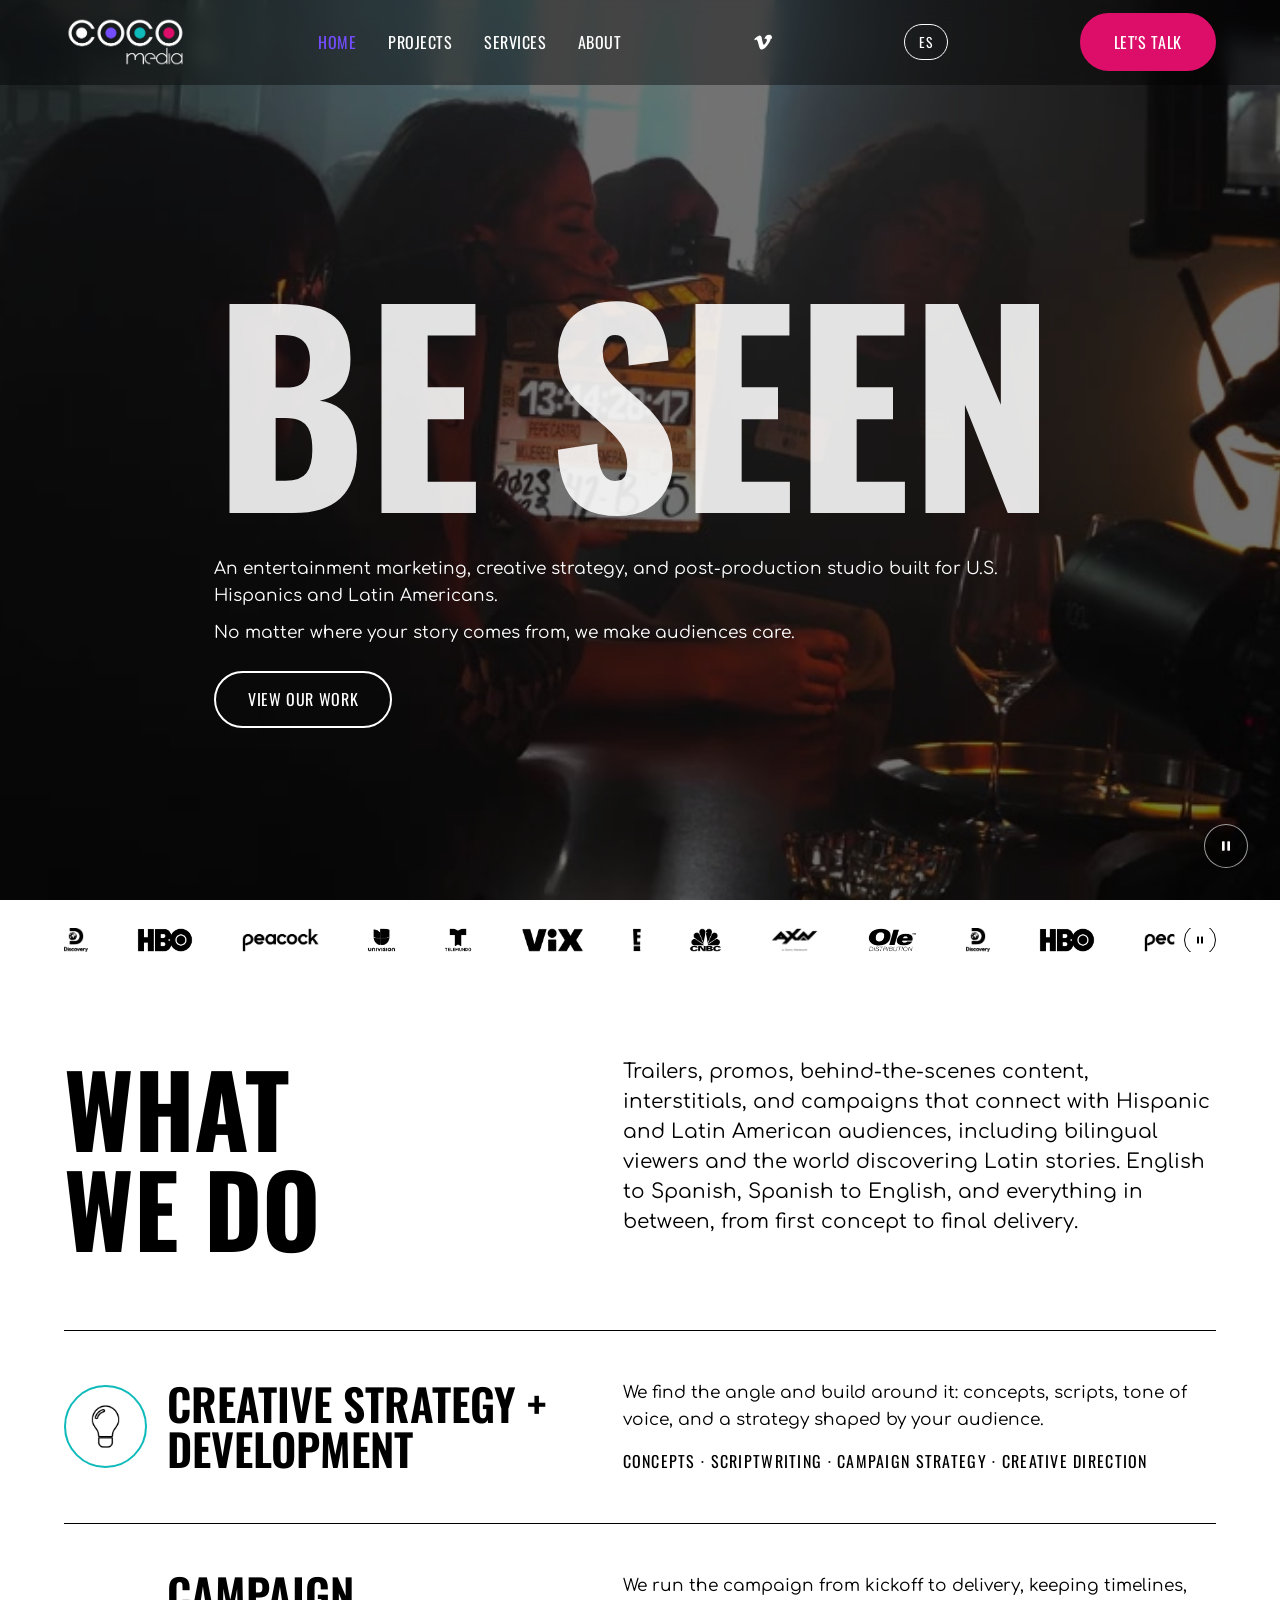
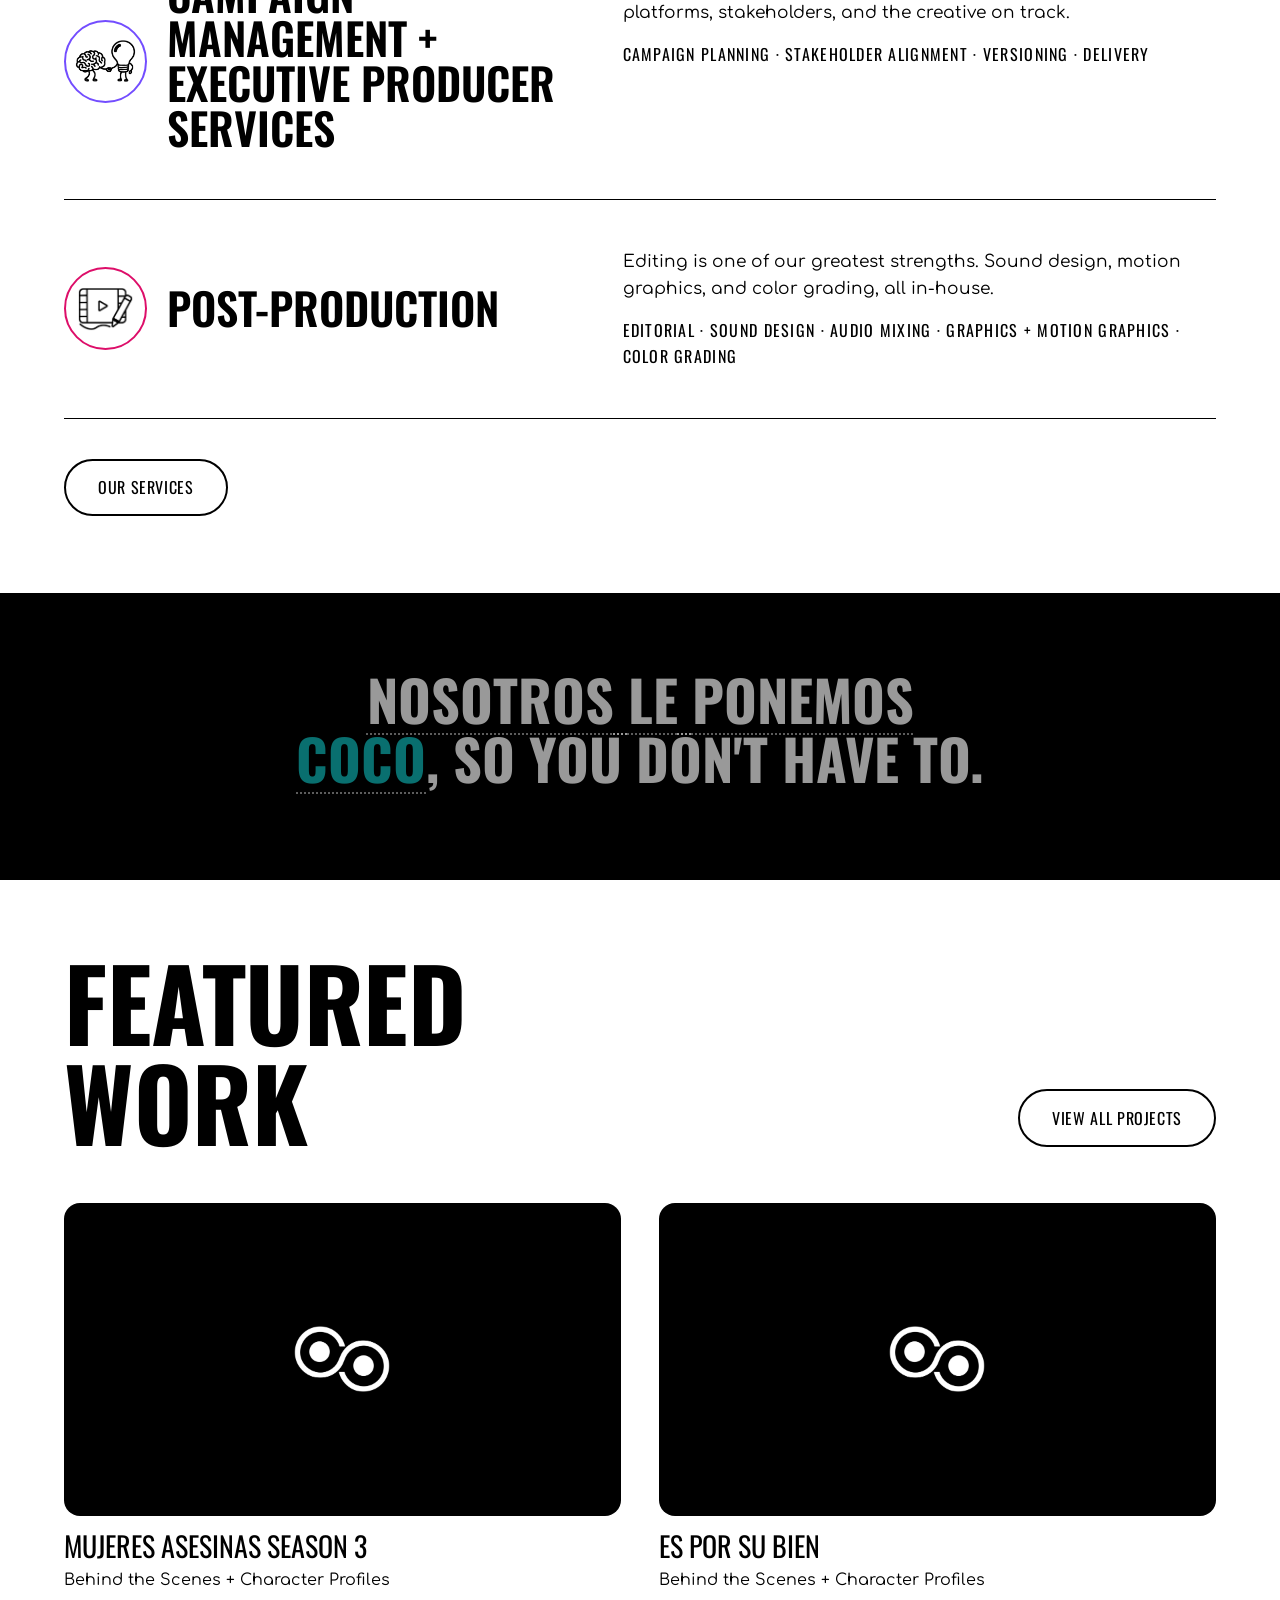
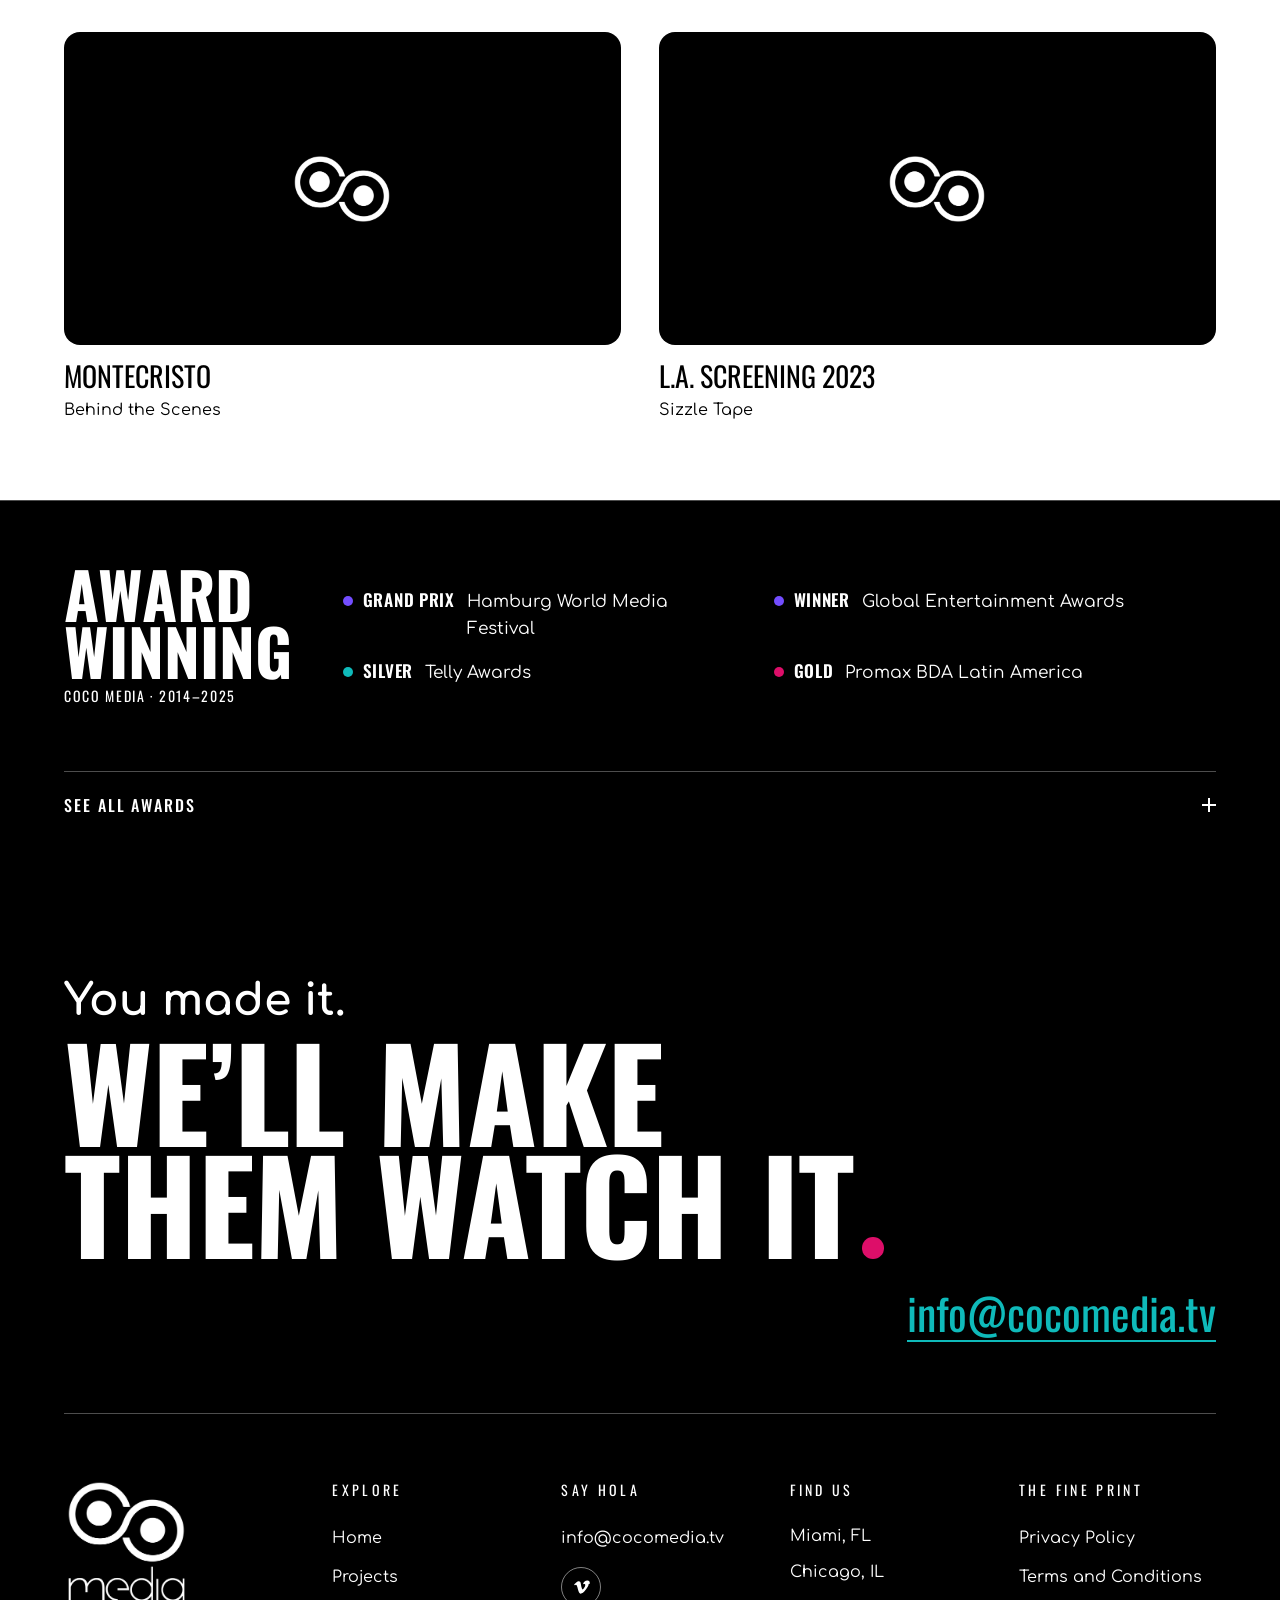
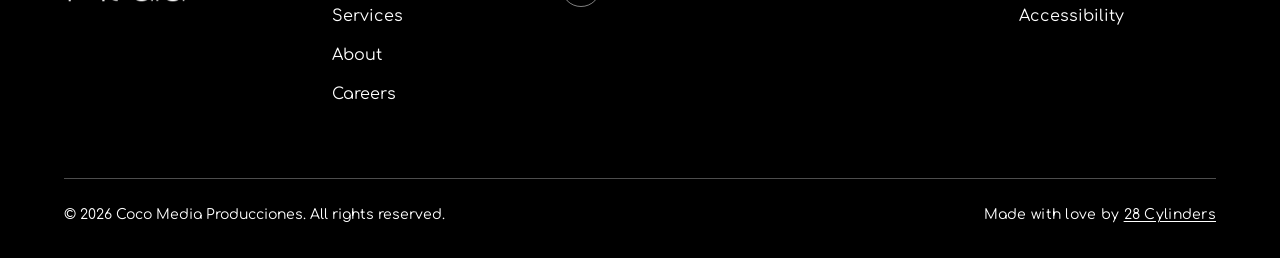
==== index.html @ 02648625 "Mary Cruz's Spanish adjustments + matching English updates; Coco 12+ years" ====
<!DOCTYPE html>
<html lang="en">
<head>
  <meta charset="UTF-8">
  <meta name="robots" content="noindex, nofollow">
  <meta name="color-scheme" content="light only">
  <meta name="viewport" content="width=device-width, initial-scale=1.0">
  <title>Coco Media | Entertainment Marketing for Hispanic Audiences</title>
  <meta name="description" content="Coco Media is an entertainment marketing, creative strategy, and post-production studio built for U.S. Hispanic and Latin American audiences. Based in Miami and Chicago.">
  <meta property="og:title" content="Coco Media | Be Seen. Truly Seen.">
  <meta property="og:description" content="Entertainment marketing, creative strategy, and post-production for U.S. Hispanic and Latin American audiences.">
  <meta property="og:type" content="website">
  <meta property="og:url" content="https://cocomedia.tv/">
  <link rel="icon" href="assets/favicon/favicon.ico">
  <link rel="icon" type="image/png" sizes="192x192" href="assets/favicon/favicon-192.png">
  <link rel="apple-touch-icon" href="assets/favicon/apple-touch-icon.png">
  <link rel="preload" href="assets/fonts/oswald.woff2" as="font" type="font/woff2" crossorigin>
  <link rel="canonical" href="https://cocomedia.tv/">
  <link rel="alternate" hreflang="en" href="https://cocomedia.tv/">
  <link rel="alternate" hreflang="es" href="https://cocomedia.tv/es/">
  <link rel="alternate" hreflang="x-default" href="https://cocomedia.tv/">
  <meta property="og:site_name" content="Coco Media">
  <meta property="og:image" content="https://cocomedia.tv/assets/brand/og-image.png">
  <meta property="og:image:width" content="1200">
  <meta property="og:image:height" content="630">
  <meta property="og:image:alt" content="Coco Media logo">
  <meta name="twitter:card" content="summary_large_image">
  <meta name="theme-color" content="#000000">
  <script type="application/ld+json">
  {
    "@context": "https://schema.org",
    "@type": "Organization",
    "name": "Coco Media",
    "legalName": "Coco Media Producciones",
    "url": "https://cocomedia.tv/",
    "logo": "https://cocomedia.tv/assets/brand/coco-media-logo-black-dots.png",
    "image": "https://cocomedia.tv/assets/brand/og-image.png",
    "email": "info@cocomedia.tv",
    "slogan": "Be Seen. Truly Seen.",
    "description": "Entertainment marketing, creative strategy, and post-production studio for U.S. Hispanic and Latin American audiences.",
    "founder": { "@type": "Person", "name": "Mary Cruz Camacho" },
    "location": [
      { "@type": "Place", "name": "Miami", "address": { "@type": "PostalAddress", "addressLocality": "Miami", "addressRegion": "FL", "addressCountry": "US" } },
      { "@type": "Place", "name": "Chicago", "address": { "@type": "PostalAddress", "addressLocality": "Chicago", "addressRegion": "IL", "addressCountry": "US" } }
    ],
    "knowsLanguage": ["en", "es"],
    "knowsAbout": ["Entertainment marketing", "Trailers", "Promos", "Behind-the-scenes content", "Post-production", "Hispanic audiences", "Latin American audiences"],
    "sameAs": ["https://vimeo.com/mcpani"]
  }
  </script>
  <link rel="stylesheet" href="css/style.css?v=11102007">
  <script>document.documentElement.classList.add('js');</script>
</head>
<body class="page-home">
  <!-- Loading screen (Oct 15): Coco rings draw + spin, then the page fades in. Hidden without JS. -->
  <div class="preloader" aria-hidden="true">
    <svg class="preloader-mark" viewBox="0 0 280 80">
      <circle class="pl-ring pl-ring--white" cx="50" cy="40" r="28"/>
      <circle class="pl-ring pl-ring--violet" cx="110" cy="40" r="28"/>
      <circle class="pl-ring pl-ring--teal" cx="170" cy="40" r="28"/>
      <circle class="pl-ring pl-ring--pink" cx="230" cy="40" r="28"/>
      <circle class="pl-dot pl-dot--white" cx="50" cy="40" r="9"/>
      <circle class="pl-dot pl-dot--violet" cx="110" cy="40" r="9"/>
      <circle class="pl-dot pl-dot--teal" cx="170" cy="40" r="9"/>
      <circle class="pl-dot pl-dot--pink" cx="230" cy="40" r="9"/>
    </svg>
  </div>
  <a class="skip-link" href="#main">Skip to content</a>

  <header class="site-header">
    <div class="container header-inner">
      <a href="index.html" class="logo">
        <img src="assets/brand/coco-media-logo-white-dots.png" alt="Coco Media" width="86" height="34" class="logo-img logo-img--light">
        <img src="assets/brand/coco-media-logo-black-dots.png" alt="Coco Media" width="86" height="34" class="logo-img logo-img--dark">
      </a>
      <nav class="main-nav" aria-label="Primary">
        <ul>
          <li><a href="index.html" aria-current="page">Home</a></li>
          <li><a href="projects.html">Projects</a></li>
          <li><a href="services.html">Services</a></li>
          <li><a href="about.html">About</a></li>
        </ul>
      </nav>
      <!-- Social links: LinkedIn + Instagram hidden until real profile URLs exist (Oct 8) -->
      <div class="social-icons">
        <a href="https://vimeo.com/mcpani" aria-label="Coco Media on Vimeo" target="_blank" rel="noopener"><svg viewBox="0 0 24 24" aria-hidden="true"><path d="M22.396 7.164c-.093 2.026-1.507 4.799-4.245 8.32-2.828 3.672-5.221 5.508-7.181 5.508-1.214 0-2.24-1.12-3.078-3.36-.562-2.055-1.125-4.111-1.687-6.166-.626-2.242-1.298-3.363-2.016-3.363-.156 0-.703.328-1.64.98l-.983-1.266c1.031-.906 2.047-1.812 3.047-2.719C6.023 4.019 7.213 3.394 7.947 3.325c1.749-.169 2.826.937 3.234 3.315.44 2.573.744 4.172.916 4.797.51 2.312 1.07 3.468 1.687 3.468.478 0 1.198-.755 2.159-2.264.96-1.51 1.474-2.658 1.543-3.444.14-1.303-.376-1.955-1.543-1.955-.55 0-1.116.126-1.699.377 1.128-3.696 3.283-5.492 6.465-5.388 2.362.076 3.475 1.6 3.339 4.576z"/></svg></a>
        <!-- TBD: real LinkedIn URL -->
        <!-- TBD: real Instagram URL -->
      </div>
      <!-- EN/ES toggle: unhide once /es/ pages exist; href points to this page's Spanish counterpart -->
      <a class="lang-switch" href="es/" hreflang="es" lang="es"><span class="sr-only">Ver en español: </span>ES</a>
      <a href="#cta" class="btn btn-cta">Let's Talk</a>
      <button class="nav-toggle" aria-label="Toggle menu" aria-expanded="false">
        <span></span><span></span><span></span>
      </button>
    </div>
  </header>

  <main id="main">

    <!-- 1. HERO — copy is LOCKED per brief, do not rewrite. Sept 25: real
         intro video is in. "Truly Seen." was split out as a smaller line
         under "Be Seen.", then pulled per Sofi Sept 25 ("remove truly seen
         for now") — same locked phrase, just not displaying the sub line
         right now. The .hero-title-sub span/CSS is untouched, so bringing
         it back is just re-adding the span below. -->
    <section class="hero">
      <div class="hero-video-wrap">
        <video class="hero-video" autoplay muted loop playsinline poster="assets/hero/hero-poster.jpg" aria-hidden="true">
          <source src="assets/hero/hero-intro.mp4" type="video/mp4">
        </video>
        <div class="hero-overlay"></div>
      </div>
      <!-- Oct 8: pause control for the looping background video (WCAG 2.2.2: moving content over 5s needs a way to stop it) -->
      <button class="hero-pause" type="button" aria-label="Pause background video" aria-pressed="false">
        <svg class="icon-pause" viewBox="0 0 24 24" aria-hidden="true"><rect x="6" y="5" width="4" height="14" rx="1"/><rect x="14" y="5" width="4" height="14" rx="1"/></svg>
        <svg class="icon-play" viewBox="0 0 24 24" aria-hidden="true"><path d="M8 5.5v13a1 1 0 0 0 1.5.86l10.5-6.5a1 1 0 0 0 0-1.72L9.5 4.64A1 1 0 0 0 8 5.5z"/></svg>
      </button>
      <div class="container hero-content">
        <h1><span class="hero-title-main">Be Seen</span><span class="sr-only">. Coco Media, an entertainment marketing, creative strategy, and post-production studio for Hispanic and Latin American audiences</span></h1>
        <p>An entertainment marketing, creative strategy, and post-production studio built for U.S. Hispanics and Latin Americans. <span class="hero-line2">No matter where your story comes from, we make audiences care.</span></p>
        <a href="projects.html" class="btn">View Our Work</a>
      </div>
    </section>


    <!-- 2. PROOF — new section, not built on old site. Logo assets confirmed ready from Mary Cruz. -->
    <section class="section section--light" id="proof" aria-label="Networks and studios we have worked with">
      <div class="container">
        <div class="logo-marquee">
          <button type="button" class="marquee-pause" aria-label="Pause logo carousel" aria-pressed="false">
            <svg class="icon-pause" viewBox="0 0 24 24" aria-hidden="true"><rect x="6" y="5" width="4" height="14" rx="1"/><rect x="14" y="5" width="4" height="14" rx="1"/></svg>
            <svg class="icon-play" viewBox="0 0 24 24" aria-hidden="true"><path d="M8 5.5v13a1 1 0 0 0 1.5.86l10.5-6.5a1 1 0 0 0 0-1.72L9.5 4.64A1 1 0 0 0 8 5.5z"/></svg>
          </button>
          <div class="logo-marquee-track">
            <!-- logo set x4: only the first set is read by screen readers; copies make each half wider than the screen so the loop never shows a gap -->
            <img src="assets/clients/discovery.png" alt="Discovery" title="Discovery">
            <img src="assets/clients/hbo.png" alt="HBO" title="HBO">
            <img src="assets/clients/peacock.png" alt="Peacock" title="Peacock">
            <img src="assets/clients/univision.png" alt="Univision" title="Univision">
            <img src="assets/clients/telemundo.png" alt="Telemundo" title="Telemundo">
            <img src="assets/clients/vix.png" alt="ViX" title="ViX">
            <img src="assets/clients/e-entertainment.png" alt="E!" title="E!">
            <img src="assets/clients/cnbc.png" alt="CNBC" title="CNBC">
            <img src="assets/clients/axn.png" alt="AXN" title="AXN">
            <img src="assets/clients/ole-distribution.png" alt="Ole Distribution" title="Ole Distribution">
            <img src="assets/clients/discovery.png" alt="" aria-hidden="true">
            <img src="assets/clients/hbo.png" alt="" aria-hidden="true">
            <img src="assets/clients/peacock.png" alt="" aria-hidden="true">
            <img src="assets/clients/univision.png" alt="" aria-hidden="true">
            <img src="assets/clients/telemundo.png" alt="" aria-hidden="true">
            <img src="assets/clients/vix.png" alt="" aria-hidden="true">
            <img src="assets/clients/e-entertainment.png" alt="" aria-hidden="true">
            <img src="assets/clients/cnbc.png" alt="" aria-hidden="true">
            <img src="assets/clients/axn.png" alt="" aria-hidden="true">
            <img src="assets/clients/ole-distribution.png" alt="" aria-hidden="true">
            <img src="assets/clients/discovery.png" alt="" aria-hidden="true">
            <img src="assets/clients/hbo.png" alt="" aria-hidden="true">
            <img src="assets/clients/peacock.png" alt="" aria-hidden="true">
            <img src="assets/clients/univision.png" alt="" aria-hidden="true">
            <img src="assets/clients/telemundo.png" alt="" aria-hidden="true">
            <img src="assets/clients/vix.png" alt="" aria-hidden="true">
            <img src="assets/clients/e-entertainment.png" alt="" aria-hidden="true">
            <img src="assets/clients/cnbc.png" alt="" aria-hidden="true">
            <img src="assets/clients/axn.png" alt="" aria-hidden="true">
            <img src="assets/clients/ole-distribution.png" alt="" aria-hidden="true">
            <img src="assets/clients/discovery.png" alt="" aria-hidden="true">
            <img src="assets/clients/hbo.png" alt="" aria-hidden="true">
            <img src="assets/clients/peacock.png" alt="" aria-hidden="true">
            <img src="assets/clients/univision.png" alt="" aria-hidden="true">
            <img src="assets/clients/telemundo.png" alt="" aria-hidden="true">
            <img src="assets/clients/vix.png" alt="" aria-hidden="true">
            <img src="assets/clients/e-entertainment.png" alt="" aria-hidden="true">
            <img src="assets/clients/cnbc.png" alt="" aria-hidden="true">
            <img src="assets/clients/axn.png" alt="" aria-hidden="true">
            <img src="assets/clients/ole-distribution.png" alt="" aria-hidden="true">
          </div>
        </div>
      </div>
    </section>

    <!-- 3. WHAT WE DO — copy approved Oct 6. Editorial layout (Oct 6):
         display title + intro mirror Why Coco; services are full-width
         rows split by hairlines, icon + name left, description + tags right.
         Light section so it contrasts with the dark Why Coco below. -->
    <section class="section section--light" id="what-we-do">
      <div class="container">
        <div class="split-head">
          <h2 class="display-title">What <br>We Do</h2>
          <p class="split-intro">Trailers, promos, behind-the-scenes content, interstitials, and campaigns that connect with Hispanic and Latin American audiences, including bilingual viewers and the world discovering Latin stories. English to Spanish, Spanish to English, and everything in between, from first concept to final delivery.</p>
        </div>
        <ul class="service-rows">
          <li class="service-row">
            <div class="service-name">
              <span class="ring-frame ring-frame--teal"><img src="assets/icons/icon-lightbulb-bold.png" alt=""></span>
              <h3>Creative Strategy + Development</h3>
            </div>
            <div class="service-body">
              <p>We find the angle and build around it: concepts, scripts, tone of voice, and a strategy shaped by your audience.</p>
              <p class="service-tags">Concepts · Scriptwriting · Campaign Strategy · Creative Direction</p>
            </div>
          </li>
          <li class="service-row">
            <div class="service-name">
              <span class="ring-frame ring-frame--violet"><img src="assets/icons/icon-collaboration-bold.png" alt=""></span>
              <h3>Campaign Management + Executive Producer Services</h3>
            </div>
            <div class="service-body">
              <p>We run the campaign from kickoff to delivery, keeping timelines, platforms, stakeholders, and the creative on track.</p>
              <p class="service-tags">Campaign Planning · Stakeholder Alignment · Versioning · Delivery</p>
            </div>
          </li>
          <li class="service-row">
            <div class="service-name">
              <span class="ring-frame ring-frame--pink"><img src="assets/icons/icon-video-editing-bold.png" alt=""></span>
              <h3>Post-Production</h3>
            </div>
            <div class="service-body">
              <p>Editing is one of our greatest strengths. Sound design, motion graphics, and color grading, all in-house.</p>
              <p class="service-tags">Editorial · Sound Design · Audio Mixing · Graphics + Motion Graphics · Color Grading</p>
              <!-- Reminder: always "Post-Production", never "Production + Post" (insurance/liability accuracy) -->
            </div>
          </li>
        </ul>
        <a href="services.html" class="btn btn-dark-outline">Our Services</a>
      </div>
    </section>

    <!-- 6. TAGLINE 2 — LOCKED, design confirmed unchanged -->
    <section class="section section--dark" id="tagline-2">
      <div class="container">
        <div class="define-wrap">
          <h2><span role="button" tabindex="0" class="define-trigger" aria-expanded="false" aria-controls="coco-def"><span lang="es">Nosotros le ponemos <span class="accent-teal">coco</span></span></span>,<br class="br-m"> <span lang="en">so you don't have&nbsp;to.</span></h2>
          <!-- Dictionary card (Oct 16): shows on hover/focus on desktop, tap on touch -->
          <div class="define-card" id="coco-def" role="note">
            <p class="define-word" lang="es">po·ner·le co·co</p>
            <p class="define-meta"><em>phrase</em> · Latin American slang</p>
            <ol class="define-list">
              <li>To think really hard about something; to put your head, creativity, and ingenuity into it. <span class="define-note">(<span lang="es">coco</span>, n.: your head)</span></li>
              <li>What we do for every story, so you don’t have to.</li>
            </ol>
          </div>
        </div>
      </div>
    </section>

    <!-- 7. FEATURED WORK (moved Oct 6: ends the page on the proof, right before the CTA) — STAND-IN for review: the earlier Vimeo-matched
         list. Final 4 still to be confirmed with Mary Cruz. Cards deep-link
         into projects.html?id=N; thumbnails load from Vimeo via main.js. -->
    <section class="section section--light" id="featured-work">
      <div class="container">
        <div class="section-head section-head--display">
          <h2 class="display-title">Featured <br>Work</h2>
          <a href="projects.html" class="btn">View All Projects</a>
        </div>
        <div class="feature-grid">
          <a class="feature-card" href="projects.html?id=1">
            <span class="feature-thumb" data-vimeo-thumb="1144681763"></span>
            <span class="feature-title">Mujeres Asesinas Season 3</span>
            <span class="feature-type">Behind the Scenes + Character Profiles</span>
          </a>
          <a class="feature-card" href="projects.html?id=7">
            <span class="feature-thumb" data-vimeo-thumb="1138162833"></span>
            <span class="feature-title">Es Por Su Bien</span>
            <span class="feature-type">Behind the Scenes + Character Profiles</span>
          </a>
          <a class="feature-card" href="projects.html?id=12">
            <span class="feature-thumb" data-vimeo-thumb="1144652042"></span>
            <span class="feature-title">Montecristo</span>
            <span class="feature-type">Behind the Scenes</span>
          </a>
          <a class="feature-card" href="projects.html?id=29">
            <span class="feature-thumb" data-vimeo-thumb="1079433522"></span>
            <span class="feature-title">L.A. Screening 2023</span>
            <span class="feature-type">Sizzle Tape</span>
          </a>
        </div>
      </div>
    </section>

    <!-- AWARDS (Nov 9): rebuilt from Mary Cruz's "RESUMEN PREMIOS actualizado 2026" sheet. Nov 10: Coco Media's own awards only
         (Mary Cruz asked to drop the founder-era ones). 8 awards, 2014-2025. Highlights up top; full list opens below. -->
    <section class="section section--dark" id="awards" aria-labelledby="awards-title">
      <div class="container">
        <div class="awards-strip">
          <p class="awards-stat" id="awards-title"><span class="awards-strip-num">Award <br>Winning</span> <span class="awards-strip-label">Coco Media · 2014–2025</span></p>
          <ul class="awards-strip-list">
            <li><i style="background:#734DFF"></i><strong>Grand Prix</strong> <span class="aw-name">Hamburg World Media Festival</span></li>
            <li><i style="background:#734DFF"></i><strong>Winner</strong> <span class="aw-name">Global Entertainment Awards</span></li>
            <li><i style="background:#0FBABA"></i><strong>Silver</strong> <span class="aw-name">Telly Awards</span></li>
            <li><i style="background:#DD0E69"></i><strong>Gold</strong> <span class="aw-name">Promax BDA Latin America</span></li>
          </ul>
        </div>
        <details class="awards-all">
          <summary><span class="aw-open-label">See all awards</span><span class="aw-close-label">Hide awards</span><span class="dl-plus" aria-hidden="true"></span></summary>
          <!-- Nov 9: trophy cutouts (same treatment as About) appear when the list opens -->
          <div class="award-snacks awards-all-snacks" aria-hidden="true">
            <img class="award-cutout award-cutout--hamburg" src="assets/about/award-hamburg.webp" width="400" height="396" alt="" loading="lazy">
            <img class="award-cutout award-cutout--telly" src="assets/about/award-telly.webp" width="388" height="1098" alt="" loading="lazy">
          </div>
          <table class="awards-table">
            <caption class="sr-only">Industry awards, newest first</caption>
            <thead><tr><th scope="col">Year</th><th scope="col">Award</th><th scope="col">Festival</th><th scope="col">Work</th></tr></thead>
            <tbody>
            <tr><td class="aw-year">2025</td><td class="aw-medal"><i class="aw-dot aw-dot--violet"></i>Winner</td><td class="aw-event">Global Entertainment Awards<span class="aw-cat">TV Best Short Form</span></td><td class="aw-work">Mujeres Asesinas Season 2, Behind the Scenes · VIX</td></tr>
            <tr><td class="aw-year">2024</td><td class="aw-medal"><i class="aw-dot aw-dot--violet"></i>Grand Prix</td><td class="aw-event">Hamburg World Media Festival<span class="aw-cat">Intermedia Globe, Best in Marketing and Promotions</span></td><td class="aw-work">Mujeres Asesinas Season 2 · VIX</td></tr>
            <tr><td class="aw-year">2024</td><td class="aw-medal"><i class="aw-dot aw-dot--pink"></i>Gold</td><td class="aw-event">Hamburg World Media Festival<span class="aw-cat">Best in Marketing and Promotions</span></td><td class="aw-work">Mujeres Asesinas Season 2 · VIX</td></tr>
            <tr><td class="aw-year">2024</td><td class="aw-medal"><i class="aw-dot aw-dot--teal"></i>Silver</td><td class="aw-event">Telly Awards<span class="aw-cat">Promotional Video, Public Interest and Awareness</span></td><td class="aw-work">Mujeres Asesinas Season 2, Behind the Scenes · VIX</td></tr>
            <tr><td class="aw-year">2021</td><td class="aw-medal"><i class="aw-dot aw-dot--teal"></i>Silver</td><td class="aw-event">Promax U.S. Hispanic Awards<span class="aw-cat">Best Drama Promo</span></td><td class="aw-work">La Suerte de Loli · Telemundo</td></tr>
            <tr><td class="aw-year">2014</td><td class="aw-medal"><i class="aw-dot aw-dot--pink"></i>Gold</td><td class="aw-event">Promax BDA Latin America<span class="aw-cat">Interstitial Campaign or Series</span></td><td class="aw-work">Piensa Seguro · Investigation Discovery</td></tr>
            <tr><td class="aw-year">2014</td><td class="aw-medal"><i class="aw-dot aw-dot--white"></i>Bronze</td><td class="aw-event">Promax BDA Latin America<span class="aw-cat">Interstitial Campaign or Series, PSA</span></td><td class="aw-work">Piensa Seguro · Investigation Discovery</td></tr>
            <tr><td class="aw-year">2014</td><td class="aw-medal"><i class="aw-dot aw-dot--white"></i>Bronze</td><td class="aw-event">Promax BDA Latin America<span class="aw-cat">On-Air Program Campaign</span></td><td class="aw-work">En Otra Piel · Telemundo</td></tr>
            </tbody>
          </table>
          <p class="aw-footnote">Before founding Coco Media, Mary Cruz Camacho won 20+ industry awards as a network executive, including several Promax BDA World Golds.</p>
          <button type="button" class="aw-collapse">Hide awards <span aria-hidden="true">↑</span></button>
        </details>
      </div>
    </section>

    <!-- 8. CTA -->
    <section class="section section--dark cta-ed" id="cta">
      <div class="container">
        <h2 class="cta-ed-title"><span class="cta-ed-lead">You made it.</span> <span class="cta-ed-big">We’ll make <br>them watch it<span class="cta-ed-q cta-ed-dot"><span class="sr-only">.</span></span></span></h2>
        <div class="cta-contact">
          <a class="cta-email js-email" data-user="info" data-domain="cocomedia.tv" href="#cta">Email us</a>
          <noscript><p class="cta-email-plain">info [at] cocomedia [dot] tv</p></noscript>
        </div>
      </div>
    </section>

  </main>

  <footer class="site-footer site-footer--home">
    <div class="container">
      <div class="footer-top">
        <p class="footer-tagline">Be Seen<span class="round-dot"><span class="sr-only">.</span></span><br><em>Truly Seen<span class="round-dot"><span class="sr-only">.</span></span></em></p>
      </div>
      <div class="footer-cols">
        <div class="footer-col footer-brand-col"><img class="footer-logo-img" src="assets/brand/coco-media-logo-white.png" alt="Coco Media" width="59" height="60"></div>
        <nav class="footer-col footer-nav" aria-label="Footer">
          <p class="footer-label">Explore</p>
          <ul>
            <li><a href="index.html">Home</a></li>
            <li><a href="projects.html">Projects</a></li>
            <li><a href="services.html">Services</a></li>
            <li><a href="about.html">About</a></li>
            <li><a href="careers.html">Careers</a></li>
          </ul>
        </nav>
        <div class="footer-col">
          <p class="footer-label">Say hola</p>
          <ul>
            <li><a class="js-email" data-user="info" data-domain="cocomedia.tv" href="#main">Email us</a></li>
            <li class="footer-social">
              <a href="https://vimeo.com/mcpani" aria-label="Coco Media on Vimeo" target="_blank" rel="noopener"><svg viewBox="0 0 24 24" aria-hidden="true"><path d="M22.396 7.164c-.093 2.026-1.507 4.799-4.245 8.32-2.828 3.672-5.221 5.508-7.181 5.508-1.214 0-2.24-1.12-3.078-3.36-.562-2.055-1.125-4.111-1.687-6.166-.626-2.242-1.298-3.363-2.016-3.363-.156 0-.703.328-1.64.98l-.983-1.266c1.031-.906 2.047-1.812 3.047-2.719C6.023 4.019 7.213 3.394 7.947 3.325c1.749-.169 2.826.937 3.234 3.315.44 2.573.744 4.172.916 4.797.51 2.312 1.07 3.468 1.687 3.468.478 0 1.198-.755 2.159-2.264.96-1.51 1.474-2.658 1.543-3.444.14-1.303-.376-1.955-1.543-1.955-.55 0-1.116.126-1.699.377 1.128-3.696 3.283-5.492 6.465-5.388 2.362.076 3.475 1.6 3.339 4.576z"/></svg></a>
              <!-- LinkedIn + Instagram: add here once URLs exist (same markup, aria-label "Coco Media on LinkedIn/Instagram") -->
            </li>
          </ul>
        </div>
        <div class="footer-col">
          <p class="footer-label">Find us</p>
          <ul>
            <li>Miami, FL</li>
            <li>Chicago, IL</li>
          </ul>
        </div>
        <nav class="footer-col footer-legal" aria-label="Legal">
          <p class="footer-label">The fine print</p>
          <ul>
            <li><a href="privacy.html">Privacy Policy</a></li>
            <li><a href="terms.html">Terms and Conditions</a></li>
            <li><a href="accessibility.html">Accessibility</a></li>
          </ul>
        </nav>
      </div>
      <div class="footer-bottom">
        <p class="footer-copyright">&copy; <span id="year"></span> Coco Media Producciones. All rights reserved.</p>
        <p class="footer-credit">Made with love by <a href="https://28cylinders.com" target="_blank" rel="noopener">28 Cylinders</a></p>
      </div>
    </div>
  </footer>

  <script src="js/main.js?v=11102007"></script>
</body>
</html>
---- css/style.css ----
@font-face { font-family: 'Oswald'; src: url('../assets/fonts/oswald.woff2') format('woff2'); font-weight: 200 700; font-style: normal; font-display: swap; }
@font-face { font-family: 'Comfortaa'; src: url('../assets/fonts/comfortaa.woff2') format('woff2'); font-weight: 300 700; font-style: normal; font-display: swap; }
:root {
--color-teal: #0FBABA;
--color-violet: #734DFF;
--color-pink: #DD0E69;
--color-black: #000000;
--color-white: #FFFFFF;
--font-heading: 'Oswald', sans-serif;
--font-body: 'Comfortaa', sans-serif;
--size-h1: clamp(2.5rem, 5vw, 4.375rem);
--size-body: 0.9375rem;
--section-padding-y: clamp(3rem, 6vw, 6rem);
--container-width: 1200px;
--container-pad-x: 1.5rem;
--nav-height: 84px;
}
*, *::before, *::after { box-sizing: border-box; }
html { scroll-behavior: smooth; }
body {
margin: 0;
font-family: var(--font-body);
font-size: var(--size-body);
line-height: 1.6;
background: var(--color-white);
color: var(--color-black);
}
img { max-width: 100%; display: block; }
a { color: inherit; text-decoration: none; }
ul { margin: 0; padding: 0; list-style: none; }
h1, h2, h3, h4 {
font-family: var(--font-heading);
text-transform: uppercase;
line-height: 1.1;
margin: 0 0 1rem;
}
h1 { font-size: var(--size-h1); }
h2 { font-size: clamp(1.75rem, 3.5vw, 2.75rem); }
h3 { font-size: 1.25rem; }
p { margin: 0 0 1rem; }
.container {
max-width: var(--container-width);
margin: 0 auto;
padding: 0 var(--container-pad-x);
}
.section {
padding: var(--section-padding-y) 0;
}
.section--dark {
background: var(--color-black);
color: var(--color-white);
}
.section--light {
background: var(--color-white);
color: var(--color-black);
}
.copy-tbd {
outline: 2px dashed var(--color-violet);
outline-offset: 6px;
padding: 0.25rem 0.5rem;
display: inline-block;
}
.btn {
display: inline-block;
font-family: var(--font-heading);
text-transform: uppercase;
letter-spacing: 0.04em;
padding: 0.85rem 2rem;
border-radius: 999px;
border: 2px solid currentColor;
transition: transform 0.25s ease, box-shadow 0.25s ease, background-color 0.25s ease, color 0.25s ease;
}
.btn:hover { opacity: 1; }
.btn-cta {
background: var(--color-pink);
border-color: var(--color-pink);
color: var(--color-white);
}
.btn-secondary {
background: var(--color-violet);
border-color: var(--color-violet);
color: var(--color-white);
}
.site-header {
position: sticky;
top: 0;
z-index: 100;
background: var(--color-white);
border-bottom: 1px solid rgba(0,0,0,0.08);
}
.header-inner {
height: var(--nav-height);
display: flex;
align-items: center;
justify-content: space-between;
gap: 1.5rem;
}
.logo {
position: relative;
font-family: var(--font-heading);
font-weight: 600;
font-size: 1.1rem;
letter-spacing: 0.05em;
display: flex;
align-items: center;
}
.logo-img { height: 34px; width: auto; max-width: 140px; display: block; }
.logo-img--dark { display: none; }
.social-icons {
display: flex;
align-items: center;
gap: 1.1rem;
}
.social-icons a {
display: inline-flex;
align-items: center;
justify-content: center;
width: 19px;
height: 19px;
transition: opacity 0.2s ease;
}
.social-icons a:hover { opacity: 0.65; }
.social-icons svg { width: 100%; height: 100%; fill: currentColor; display: block; }
.main-nav ul {
display: flex;
gap: 2rem;
font-family: var(--font-heading);
text-transform: uppercase;
font-size: 0.85rem;
letter-spacing: 0.03em;
}
.main-nav a[aria-current="page"] { color: var(--color-violet); }
.nav-toggle { display: none; }
@media (max-width: 860px) {
.header-inner { flex-wrap: wrap; }
.header-inner:has(.main-nav.is-open) { height: auto; min-height: var(--nav-height); padding-bottom: 1.5rem; }
.logo { order: 1; }
.nav-toggle { order: 2; }
.main-nav { display: none; }
.main-nav.is-open {
display: block;
order: 10;
flex-basis: 100%;
width: 100%;
background: var(--color-white);
color: var(--color-black);
margin-top: 1rem;
padding-top: 1.5rem;
border-top: 1px solid rgba(0,0,0,0.08);
}
.main-nav.is-open ul {
flex-direction: column;
gap: 1.15rem;
font-size: 1rem;
}
.main-nav.is-open a[aria-current="page"] { color: var(--color-violet); }
.header-inner .btn-cta { display: none; }
.header-inner .social-icons { display: none; }
.header-inner:has(.main-nav.is-open) .btn-cta,
.header-inner:has(.main-nav.is-open) .social-icons {
display: flex;
order: 11;
flex-basis: 100%;
width: 100%;
justify-content: center;
}
.header-inner:has(.main-nav.is-open) .btn-cta {
text-align: center;
margin-top: 1.25rem;
}
.header-inner:has(.main-nav.is-open) .social-icons {
order: 12;
color: var(--color-black);
gap: 1.75rem;
margin-top: 1.5rem;
padding-top: 1.25rem;
border-top: 1px solid rgba(0,0,0,0.08);
}
.nav-toggle {
display: flex;
flex-direction: column;
gap: 5px;
background: none;
border: 0;
padding: 0.5rem;
}
.nav-toggle span {
width: 24px;
height: 2px;
background: var(--color-black);
transition: transform 0.2s ease, opacity 0.2s ease;
}
.nav-toggle[aria-expanded="true"] span:nth-child(1) { transform: translateY(7px) rotate(45deg); }
.nav-toggle[aria-expanded="true"] span:nth-child(2) { opacity: 0; }
.nav-toggle[aria-expanded="true"] span:nth-child(3) { transform: translateY(-7px) rotate(-45deg); }
}
.site-footer {
background: var(--color-black);
color: var(--color-white);
padding: var(--section-padding-y) 0 2rem;
}
.footer-inner {
display: grid;
gap: 2rem;
grid-template-columns: repeat(auto-fit, minmax(180px, 1fr));
padding-bottom: 2rem;
border-bottom: 1px solid rgba(255,255,255,0.15);
}
.footer-logo {
display: inline-block;
margin-bottom: 0.85rem;
}
.footer-logo img { height: clamp(80px, 9vw, 110px); width: auto; display: block; }
.footer-tagline { font-family: var(--font-heading); text-transform: uppercase; letter-spacing: 0.06em; font-size: 1.15rem; margin-top: 0.5rem; }
.footer-tagline em { font-style: italic; }
.footer-nav a, .footer-legal a { display: block; padding: 0.25rem 0; }
.footer-copyright {
padding-top: 1.5rem;
font-size: 0.8rem;
margin: 0;
}
.footer-credit {
padding-top: 0.6rem;
font-size: 0.7rem;
letter-spacing: 0.02em;
margin: 0;
}
.footer-credit a { text-decoration: underline; text-underline-offset: 2px; transition: opacity 0.2s ease; }
.footer-credit a:hover { opacity: 0.65; }
.orb-field {
position: relative;
overflow: hidden;
}
.orb-field::before {
content: "";
position: absolute;
inset: 0;
z-index: 0;
pointer-events: none;
opacity: 0.16;
background-image: url("data:image/svg+xml,%3Csvg xmlns='http://www.w3.org/2000/svg' viewBox='0 0 1200 400'%3E%3Ccircle cx='144' cy='120' r='100' fill='%230FBABA'/%3E%3Ccircle cx='1020' cy='60' r='90' fill='%23734DFF'/%3E%3Ccircle cx='936' cy='352' r='85' fill='%23DD0E69'/%3E%3C/svg%3E");
background-repeat: no-repeat;
background-size: cover;
background-position: center;
}
.orb-field > .container { position: relative; z-index: 1; }
.dot-grid {
position: relative;
}
.dot-grid::after {
content: "";
position: absolute;
inset: 0;
z-index: 0;
pointer-events: none;
background-color: currentColor;
-webkit-mask-image: url("data:image/svg+xml,%3Csvg xmlns='http://www.w3.org/2000/svg' width='22' height='22'%3E%3Ccircle cx='11' cy='11' r='1.5' fill='%23000'/%3E%3C/svg%3E");
mask-image: url("data:image/svg+xml,%3Csvg xmlns='http://www.w3.org/2000/svg' width='22' height='22'%3E%3Ccircle cx='11' cy='11' r='1.5' fill='%23000'/%3E%3C/svg%3E");
-webkit-mask-repeat: repeat;
mask-repeat: repeat;
-webkit-mask-size: 22px 22px;
mask-size: 22px 22px;
opacity: 0.06;
}
.dot-grid > .container { position: relative; z-index: 1; }
.divider-orbs {
display: flex;
justify-content: center;
align-items: center;
padding: 1.25rem 0;
background: var(--color-white);
}
.divider-orbs svg { width: 64px; height: auto; display: block; }
.ring-frame {
display: inline-flex;
align-items: center;
justify-content: center;
width: 64px;
height: 64px;
border-radius: 50%;
border: 2px solid var(--color-teal);
margin-bottom: 1rem;
}
.ring-frame img { height: 30px; width: auto; }
.grid-3 .card:nth-child(2) .ring-frame,
.grid-4 .card:nth-child(2) .ring-frame { border-color: var(--color-violet); }
.grid-3 .card:nth-child(3) .ring-frame,
.grid-4 .card:nth-child(3) .ring-frame { border-color: var(--color-pink); }
.card--dark .ring-frame img { filter: invert(1); }
.hero {
position: relative;
min-height: 100vh;
display: flex;
align-items: center;
background: var(--color-black);
color: var(--color-white);
overflow: hidden;
}
.hero .container { max-width: 900px; }
.hero .eyebrow {
font-family: var(--font-heading);
color: var(--color-teal);
letter-spacing: 0.08em;
}
.hero-video-wrap {
position: absolute;
inset: 0;
z-index: 0;
}
.hero-video {
width: 100%;
height: 100%;
object-fit: cover;
display: block;
}
.hero-overlay {
position: absolute;
inset: 0;
background: rgba(0,0,0,0.55);
}
.hero-content {
position: relative;
z-index: 1;
padding-top: var(--nav-height);
}
.hero-content .btn {
margin-top: 0.5rem;
}
.hero-title-main {
display: block;
opacity: 0.88;
font-size: clamp(2.75rem, 12vw, 5rem);
}
@media (min-width: 900px) {
.hero-title-main {
font-size: 16.125rem;
}
}
.hero-title-sub {
display: block;
font-size: clamp(1.1rem, 2.2vw, 1.75rem);
font-weight: 400;
letter-spacing: 0.06em;
margin-top: 0.4rem;
}
.grid-3 {
display: grid;
gap: 2rem;
grid-template-columns: repeat(auto-fit, minmax(240px, 1fr));
}
.grid-4 {
display: grid;
gap: 2rem;
grid-template-columns: repeat(auto-fit, minmax(220px, 1fr));
}
.card {
padding: 2rem;
border-radius: 12px;
background: var(--color-white);
color: var(--color-black);
box-shadow: 0 1px 0 rgba(0,0,0,0.06);
}
.card--dark {
background: var(--color-black);
color: var(--color-white);
}
.card footer {
margin-top: 1rem;
font-family: var(--font-heading);
font-size: 0.75rem;
font-weight: 600;
letter-spacing: 0.04em;
text-transform: uppercase;
}
.logo-marquee {
overflow: hidden;
}
.logo-marquee-track {
display: flex;
align-items: center;
width: max-content;
animation: logo-marquee-scroll 60s linear infinite;
}
.logo-marquee-track img {
max-height: 24px;
width: auto;
flex-shrink: 0;
box-sizing: content-box;
padding-right: 3rem;
filter: brightness(0);
}
#proof { padding: 1.75rem 0; }
@keyframes logo-marquee-scroll {
from { transform: translateX(0); }
to { transform: translateX(-50%); }
}
@media (prefers-reduced-motion: reduce) {
.logo-marquee-track { animation: none; }
.logo-marquee { overflow-x: auto; }
}
body.page-home .site-header {
position: fixed;
top: 0;
left: 0;
right: 0;
background: rgba(0,0,0,0.4);
backdrop-filter: blur(10px);
-webkit-backdrop-filter: blur(10px);
border-bottom-color: transparent;
color: var(--color-white);
transition: background-color 0.25s ease, border-color 0.25s ease, color 0.25s ease;
}
body.page-home .site-header .logo-img--dark { display: none; }
body.page-home .site-header .logo-img--light { display: block; }
body.page-home .site-header .nav-toggle span { background: var(--color-white); }
body.page-home .site-header.is-scrolled {
background: var(--color-white);
backdrop-filter: none;
-webkit-backdrop-filter: none;
border-bottom-color: rgba(0,0,0,0.08);
color: var(--color-black);
}
body.page-home .site-header.is-scrolled .logo-img--light { display: none; }
body.page-home .site-header.is-scrolled .logo-img--dark { display: block; }
body.page-home .site-header.is-scrolled .nav-toggle span { background: var(--color-black); }
body.page-home .site-header:has(.main-nav.is-open) {
background: var(--color-white);
backdrop-filter: none;
-webkit-backdrop-filter: none;
border-bottom-color: rgba(0,0,0,0.08);
color: var(--color-black);
}
body.page-home .site-header:has(.main-nav.is-open) .logo-img--light { display: none; }
body.page-home .site-header:has(.main-nav.is-open) .logo-img--dark { display: block; }
body.page-home .site-header:has(.main-nav.is-open) .nav-toggle span { background: var(--color-black); }
.section-intro { max-width: 760px; font-size: 1.05rem; margin-bottom: 2.5rem; }
.card-tags {
font-family: var(--font-heading);
text-transform: uppercase;
letter-spacing: 0.06em;
font-size: 0.8rem;
margin: 1.25rem 0 0;
padding-top: 1rem;
border-top: 1px solid rgba(255,255,255,0.3);
}
.accent-teal { color: var(--color-teal); }
.section-head { display: flex; justify-content: space-between; align-items: center; gap: 1rem; flex-wrap: wrap; margin-bottom: 2rem; }
.section-head h2 { margin: 0; }
.feature-grid { display: grid; gap: 1.5rem; grid-template-columns: repeat(auto-fit, minmax(240px, 1fr)); }
.feature-card { display: flex; flex-direction: column; gap: 0.35rem; }
.feature-thumb {
display: block; aspect-ratio: 16 / 9; border-radius: 12px; overflow: hidden;
background: var(--color-black) center / cover no-repeat; margin-bottom: 0.6rem;
transition: transform 0.3s ease;
}
.feature-card:hover .feature-thumb { transform: scale(1.02); }
.feature-title { font-family: var(--font-heading); text-transform: uppercase; font-size: 1.2rem; line-height: 1.15; }
.feature-type { font-size: 0.85rem; }
.display-title {
font-size: clamp(2.6rem, 7.5vw, 5.25rem);
font-weight: 700;
line-height: 0.88;
letter-spacing: -0.005em;
margin: 0;
}
.split-head {
display: grid;
grid-template-columns: minmax(0, 1fr) minmax(0, 1.2fr);
gap: clamp(1.5rem, 5vw, 4rem);
align-items: end;
margin-bottom: clamp(2.5rem, 6vw, 5rem);
}
.split-head--top { align-items: start; margin-bottom: 0; }
.split-intro { font-size: clamp(1rem, 1.4vw, 1.15rem); line-height: 1.75; }
.split-intro p { line-height: 1.75; }
.split-intro .btn { margin-top: 0.75rem; }
.based-in { font-family: var(--font-heading); text-transform: uppercase; letter-spacing: 0.2em; font-size: 0.85rem !important; margin-top: 1.5rem; }
.based-in span { color: var(--color-teal); margin-left: 0.5rem; }
@media (max-width: 860px) {
.split-head { grid-template-columns: 1fr; align-items: start; }
}
.service-rows { border-top: 1px solid var(--color-black); margin-bottom: 2.5rem; }
.service-row {
display: grid;
grid-template-columns: minmax(0, 1fr) minmax(0, 1.2fr);
gap: clamp(1.5rem, 5vw, 4rem);
padding: clamp(1.75rem, 4vw, 3rem) 0;
border-bottom: 1px solid var(--color-black);
}
.service-name { display: flex; align-items: center; gap: 1.25rem; }
.service-name h3 {
font-size: clamp(1.5rem, 3vw, 2.5rem);
font-weight: 600;
line-height: 1.02;
margin: 0;
}
.service-name .ring-frame {
flex: none; margin: 0; width: clamp(56px, 6vw, 76px); height: clamp(56px, 6vw, 76px);
transition: background-color 0.3s ease;
}
.service-name .ring-frame img { height: 46%; transition: filter 0.3s ease; }
.ring-frame--teal { border-color: var(--color-teal); }
.ring-frame--violet { border-color: var(--color-violet); }
.ring-frame--pink { border-color: var(--color-pink); }
.service-body p { font-size: clamp(1rem, 1.3vw, 1.1rem); line-height: 1.7; margin-bottom: 1rem; }
.service-body .service-tags {
font-family: var(--font-heading); text-transform: uppercase; letter-spacing: 0.08em;
font-size: 0.85rem; line-height: 1.6; margin: 0;
}
@media (hover: hover) {
.service-row:hover .ring-frame--teal { background: var(--color-teal); }
.service-row:hover .ring-frame--violet { background: var(--color-violet); }
.service-row:hover .ring-frame--pink { background: var(--color-pink); }
.service-row:hover .ring-frame img { filter: invert(1); }
}
@media (max-width: 860px) {
.service-row { grid-template-columns: 1fr; gap: 1rem; }
.service-name { align-items: center; }
}
.routes { margin-top: clamp(3rem, 6vw, 5rem); }
.routes-cols { display: flex; justify-content: space-between; font-family: var(--font-heading); text-transform: uppercase; letter-spacing: 0.2em; font-size: 0.8rem; padding: 0 2%; }
.routes-map { width: 100%; height: auto; display: block; }
.routes-map text { font-family: var(--font-heading); text-transform: uppercase; fill: var(--color-white); font-size: 17px; letter-spacing: 0.03em; }
.routes-map .hub-label { letter-spacing: 0.3em; font-size: 16px; }
.routes-map .route { fill: none; stroke-width: 3; }
.routes-map .ring { fill: none; stroke: var(--color-white); stroke-opacity: 0.3; }
.routes-list { display: none; }
.routes-list li { padding: 1rem 0; border-bottom: 1px solid rgba(255,255,255,0.3); font-family: var(--font-heading); text-transform: uppercase; font-size: 1.05rem; line-height: 1.3; }
.routes-list span { display: flex; align-items: center; gap: 0.6rem; margin-top: 0.3rem; }
.routes-list i { width: 12px; height: 12px; border-radius: 50%; flex: none; }
@media (max-width: 760px) { .routes-map, .routes-cols { display: none; } .routes-list { display: block; } }
@media (prefers-reduced-motion: reduce) { .routes-map .mover { display: none; } }
#why-coco + #tagline-2 .container { border-top: 1px solid rgba(255,255,255,0.3); padding-top: var(--section-padding-y); }
#why-coco + #tagline-2 { padding-top: 0; }
#tagline-2 h2 { text-align: center; }
.awards-grid { display: grid; grid-template-columns: auto 1fr; gap: clamp(2rem, 6vw, 6rem); align-items: center; }
.awards-stat { display: flex; flex-direction: column; }
.awards-num { font-family: var(--font-heading); font-weight: 700; font-size: clamp(6rem, 16vw, 12rem); line-height: 0.85; }
.awards-label { font-family: var(--font-heading); text-transform: uppercase; letter-spacing: 0.08em; font-size: clamp(1.1rem, 2vw, 1.5rem); margin-top: 0.5rem; }
.awards-list li { display: grid; grid-template-columns: 18px 1fr; column-gap: 1rem; padding: 1.25rem 0; border-bottom: 1px solid rgba(0,0,0,0.15); }
.awards-list li:first-child { border-top: 1px solid rgba(0,0,0,0.15); }
.awards-list strong { display: block; font-family: var(--font-heading); text-transform: uppercase; font-size: 1.25rem; font-weight: 600; }
.award-dot { width: 14px; height: 14px; border-radius: 50%; grid-row: span 2; margin-top: 0.45rem; }
@media (max-width: 760px) { .awards-grid { grid-template-columns: 1fr; } }
.section-head--display { align-items: flex-end; margin-bottom: clamp(2rem, 5vw, 3.5rem); }
@media (max-width: 860px) { .section-head--display { flex-direction: column; align-items: flex-start; gap: 1.25rem; } }
#tagline-2 h2, #cta h2 { text-wrap: balance; }
@media (max-width: 760px) {
.feature-grid {
display: flex; gap: 1rem; overflow-x: auto; scroll-snap-type: x mandatory;
margin: 0 calc(-1 * var(--container-pad-x)); padding: 0 var(--container-pad-x) 0.5rem;
scrollbar-width: none; scroll-padding-inline: var(--container-pad-x);
}
.feature-grid::-webkit-scrollbar { display: none; }
.feature-card { flex: 0 0 80%; scroll-snap-align: start; }
}
.tx { position: relative; overflow: hidden; isolation: isolate; }
.tx > .container { position: relative; z-index: 1; }
.tx::before { content: ""; position: absolute; pointer-events: none; z-index: 0; }
.tx-arc::before {
width: clamp(420px, 55vw, 780px); aspect-ratio: 1;
right: -14%; top: -48%;
background: currentColor;
-webkit-mask: url("../assets/textures/rings-arc.svg") center / contain no-repeat;
mask: url("../assets/textures/rings-arc.svg") center / contain no-repeat;
opacity: 0.22;
}
.section--light.tx-arc::before { opacity: 0.12; }
.tx-dots::before {
width: clamp(280px, 34vw, 480px); aspect-ratio: 1;
right: -8%; top: -30%;
background: currentColor;
-webkit-mask: url("../assets/textures/dots-radial.svg") center / contain no-repeat;
mask: url("../assets/textures/dots-radial.svg") center / contain no-repeat;
opacity: 0.22;
}
.tx-rings::before {
width: clamp(260px, 30vw, 420px); aspect-ratio: 600 / 640;
left: -6%; top: 50%; transform: translateY(-50%);
background: url("../assets/textures/rings-overlap.svg") center / contain no-repeat;
opacity: 0.16;
}
.tx-hero-dots::after {
content: ""; position: absolute; pointer-events: none; z-index: 1;
width: clamp(260px, 36vw, 560px); aspect-ratio: 1;
right: -12%; bottom: -16%;
background: var(--color-white);
-webkit-mask: url("../assets/textures/dots-radial.svg") center / contain no-repeat;
mask: url("../assets/textures/dots-radial.svg") center / contain no-repeat;
opacity: 0.28;
}
.tx-hero-dots .hero-content { z-index: 2; }
@media (max-width: 760px) {
.tx-arc::before { right: -75%; top: -30%; opacity: 0.14; }
.tx-rings::before { left: -30%; opacity: 0.12; }
.tx-hero-dots::after { right: -35%; bottom: -8%; }
}
:root { --ease-out: cubic-bezier(0.16, 1, 0.3, 1); }
.reveal {
opacity: 0;
transform: translateY(32px);
transition: opacity 0.9s var(--ease-out), transform 0.9s var(--ease-out);
transition-delay: var(--d, 0ms);
}
.reveal.is-in { opacity: 1; transform: none; }
.reveal--fade { transform: none; }
.line-mask { display: block; overflow: hidden; padding: 0.1em 0; margin: -0.1em 0; }
.line-mask > span {
display: block;
transform: translateY(110%);
transition: transform 1.1s var(--ease-out);
transition-delay: var(--d, 0ms);
}
.is-in > .line-mask > span,
.is-in .line-mask > span { transform: none; }
.hero-content, .hero-video { will-change: transform; }
.hero-pause {
position: absolute; z-index: 3; right: clamp(1rem, 3vw, 2rem); bottom: clamp(1rem, 3vw, 2rem);
width: 44px; height: 44px; border-radius: 50%;
border: 1px solid rgba(255,255,255,0.6); background: rgba(0,0,0,0.35);
color: var(--color-white); display: grid; place-items: center; cursor: pointer;
transition: background-color 0.2s ease, border-color 0.2s ease;
}
.hero-pause:hover { background: rgba(0,0,0,0.6); border-color: var(--color-white); }
.hero-pause svg { width: 16px; height: 16px; fill: currentColor; }
.hero-pause .icon-play { display: none; }
.hero-pause[aria-pressed="true"] .icon-pause { display: none; }
.hero-pause[aria-pressed="true"] .icon-play { display: block; }
.routes.anim .route {
stroke-dasharray: 1; stroke-dashoffset: 1;
transition: stroke-dashoffset 1.6s cubic-bezier(0.65, 0, 0.35, 1);
transition-delay: var(--d, 0ms);
}
.routes.anim.is-in .route { stroke-dashoffset: 0; }
.routes.anim .routes-map text,
.routes.anim .routes-map circle:not(.ring) { opacity: 0; transition: opacity 0.6s ease 0.9s; }
.routes.anim .routes-map .mover { transition-delay: 2s; }
.routes.anim.is-in .routes-map text,
.routes.anim.is-in .routes-map circle:not(.ring) { opacity: 1; }
.routes.anim .routes-map .ring { transform-origin: 500px 240px; transform: scale(0.6); opacity: 0; transition: transform 1.4s var(--ease-out), opacity 1s ease; }
.routes.anim.is-in .routes-map .ring { transform: none; opacity: 1; }
.scrub-word { opacity: var(--o, 0.6); transition: opacity 0.12s linear; }
@media (hover: none) {
.service-row.is-active .ring-frame--teal { background: var(--color-teal); }
.service-row.is-active .ring-frame--violet { background: var(--color-violet); }
.service-row.is-active .ring-frame--pink { background: var(--color-pink); }
.service-row.is-active .ring-frame img { filter: invert(1); }
}
.skip-link {
position: absolute; left: 1rem; top: -100px; z-index: 1000;
background: var(--color-black); color: var(--color-white);
padding: 0.75rem 1.25rem; border-radius: 999px; font-family: var(--font-heading);
text-transform: uppercase; letter-spacing: 0.08em; font-size: 0.85rem;
}
.skip-link:focus { top: 1rem; }
@media (prefers-reduced-motion: reduce) {
html { scroll-behavior: auto; }
.reveal, .line-mask > span { opacity: 1 !important; transform: none !important; transition: none !important; }
.scrub-word { opacity: 1 !important; }
}
.sr-only {
position: absolute !important; width: 1px; height: 1px; padding: 0; margin: -1px;
overflow: hidden; clip: rect(0 0 0 0); clip-path: inset(50%); white-space: nowrap; border: 0;
}
:focus-visible { outline: 3px solid var(--color-violet); outline-offset: 3px; border-radius: 4px; }
.section--dark :focus-visible, .site-footer :focus-visible, .hero :focus-visible,
body.page-home .site-header:not(.is-scrolled) :focus-visible { outline-color: var(--color-white); }
.cta-contact { display: flex; flex-wrap: wrap; align-items: center; gap: 0.75rem 1.25rem; margin-top: 1.5rem; }
.cta-email {
font-family: var(--font-heading); font-size: clamp(1.75rem, 5vw, 3.25rem); line-height: 1.1;
color: var(--color-teal); text-decoration: underline; text-decoration-thickness: 2px; text-underline-offset: 0.18em;
overflow-wrap: anywhere;
}
.section--light .cta-email { color: var(--color-black); text-decoration-color: var(--color-violet); }
.cta-email:hover { text-decoration-color: currentColor; }
.copy-email {
font-family: var(--font-heading); text-transform: uppercase; letter-spacing: 0.08em; font-size: 0.85rem;
background: transparent; color: inherit; border: 1px solid currentColor; border-radius: 999px;
padding: 0.6rem 1.1rem; min-height: 44px; cursor: pointer;
}
.copy-email:hover { background: var(--color-white); color: var(--color-black); }
.section--light .copy-email:hover { background: var(--color-black); color: var(--color-white); }
.cta-email-plain { font-family: var(--font-heading); font-size: 1.5rem; }
#proof .container { position: relative; }
.logo-marquee { position: relative; }
.marquee-pause {
position: absolute; right: 0; top: 50%; transform: translateY(-50%); z-index: 2;
width: 32px; height: 32px; border-radius: 50%; display: grid; place-items: center;
background: var(--color-white); color: var(--color-black); border: 1px solid var(--color-black); cursor: pointer;
}
.marquee-pause svg { width: 12px; height: 12px; fill: currentColor; }
.marquee-pause .icon-play { display: none; }
.marquee-pause[aria-pressed="true"] .icon-pause { display: none; }
.marquee-pause[aria-pressed="true"] .icon-play { display: block; }
.logo-marquee.is-paused .logo-marquee-track { animation-play-state: paused; }
@media (prefers-reduced-motion: reduce) { .marquee-pause { display: none; } }
.routes.movers-done .routes-map .mover { opacity: 0 !important; transition: opacity 0.6s ease; }
@media (hover: hover) { .routes.movers-done:hover .routes-map .mover { opacity: 1 !important; } }
.feature-thumb { background: var(--color-black) url("../assets/brand/coco-media-mark-white.png") center / 18% auto no-repeat; }
.feature-thumb.has-img { background-size: cover; }
.awards-strip { display: grid; grid-template-columns: auto 1fr auto; align-items: center; gap: clamp(1.5rem, 4vw, 3.5rem); }
.awards-stat { display: flex; flex-direction: column; margin: 0; }
.awards-strip-num { font-family: var(--font-heading); font-weight: 700; font-size: clamp(3.5rem, 8vw, 5.5rem); line-height: 0.9; }
.awards-strip-label { font-family: var(--font-heading); text-transform: uppercase; letter-spacing: 0.12em; font-size: 0.85rem; margin-top: 0.4rem; }
.awards-strip-list { display: grid; grid-template-columns: repeat(2, minmax(0, 1fr)); gap: 0.9rem 2.5rem; }
.awards-strip-list li { display: flex; align-items: baseline; gap: 0.6rem; font-size: 0.95rem; line-height: 1.4; }
.awards-strip-list i { flex: none; width: 10px; height: 10px; border-radius: 50%; transform: translateY(-1px); }
.awards-strip-list strong { font-family: var(--font-heading); text-transform: uppercase; font-weight: 600; letter-spacing: 0.04em; margin-right: 0.15rem; }
.awards-more { font-family: var(--font-heading); text-transform: uppercase; letter-spacing: 0.1em; font-size: 0.85rem; white-space: nowrap; text-decoration: underline; text-underline-offset: 0.3em; }
#awards { padding: clamp(2.5rem, 5vw, 4rem) 0; border-top: 1px solid rgba(255,255,255,0.3); }
@media (max-width: 900px) {
.awards-strip { grid-template-columns: 1fr; }
.awards-strip-list { grid-template-columns: 1fr; }
}
.hubs-grid { display: grid; grid-template-columns: minmax(0, 1fr) minmax(0, 1.2fr); gap: clamp(2rem, 5vw, 4rem); align-items: center; }
.hubs-map { position: relative; margin: 0; }
.hubs-map img { width: 100%; height: auto; }
.map-pin {
position: absolute; left: var(--x); top: var(--y); width: 18px; height: 18px; margin: -9px 0 0 -9px;
border-radius: 50%; background: var(--color-white); box-shadow: 0 0 0 4px var(--color-black);
}
.map-pin::after {
content: ""; position: absolute; inset: -4px; border-radius: 50%; border: 2px solid var(--color-white);
animation: pin-pulse 2.4s ease-out 2;
}
.map-pin-label {
position: absolute; left: 50%; bottom: calc(100% + 10px); transform: translateX(-50%);
white-space: nowrap; font-family: var(--font-heading); text-transform: uppercase; letter-spacing: 0.08em;
font-size: clamp(0.75rem, 1.4vw, 1rem); background: var(--color-black); color: var(--color-white); padding: 0.2rem 0.6rem; border-radius: 999px;
}
.map-pin--pink .map-pin-label { bottom: auto; top: 50%; left: auto; right: calc(100% + 12px); transform: translateY(-50%); }
@keyframes pin-pulse { from { transform: scale(1); opacity: 0.9; } to { transform: scale(2.6); opacity: 0; } }
@media (max-width: 860px) { .hubs-grid { grid-template-columns: 1fr; } }
@media (prefers-reduced-motion: reduce) { .map-pin::after { animation: none; display: none; } }
.lang-switch {
font-family: var(--font-heading); text-transform: uppercase; letter-spacing: 0.08em; font-size: 0.85rem;
border: 1px solid currentColor; border-radius: 999px; padding: 0.35rem 0.75rem; min-width: 44px; text-align: center;
}
.lang-switch[hidden] { display: none; }
.notfound { min-height: 60vh; display: flex; align-items: center; }
.notfound .display-title { margin-bottom: 1.5rem; }
.notfound-actions { display: flex; flex-wrap: wrap; gap: 1rem; margin-top: 2rem; }
.awards-strip-list strong { white-space: nowrap; }
.marquee-pause { box-shadow: 0 0 0 10px var(--color-white); }
.hubs-copy { position: relative; }
.hubs-snacks { position: relative; height: clamp(110px, 11vw, 150px); margin-top: 1.25rem; max-width: 330px; }
.hubs-snacks .hubs-cutout { position: absolute; height: auto; filter: drop-shadow(6px 8px 0 rgba(0,0,0,0.45)); }
.hubs-snacks .hubs-cutout--colada { width: 38%; left: 0; top: 4%; transform: rotate(-6deg); z-index: 2; }
.hubs-snacks .hubs-cutout--hotdog { width: 52%; left: 32%; top: 14%; transform: rotate(7deg); }
@media (max-width: 860px) {
.hubs-snacks { height: 70px; max-width: 165px; margin-top: 0.75rem; }
.hubs-snacks .hubs-cutout { filter: drop-shadow(3px 4px 0 rgba(0,0,0,0.45)); }
}
.hubs-snacks .hubs-cutout, #hubs .hubs-map { transition: transform 0.45s var(--ease-out, cubic-bezier(.2,.8,.2,1)), filter 0.45s ease, opacity 0.8s ease; }
@media (hover: hover) and (prefers-reduced-motion: no-preference) {
.hubs-snacks .hubs-cutout--colada:hover { transform: rotate(-2deg) translateY(-8px) scale(1.04); filter: drop-shadow(10px 14px 0 rgba(0,0,0,0.45)); }
.hubs-snacks .hubs-cutout--hotdog:hover { transform: rotate(3deg) translateY(-8px) scale(1.04); filter: drop-shadow(10px 14px 0 rgba(0,0,0,0.45)); z-index: 3; }
#hubs .hubs-map:hover { transform: translateY(-6px) rotate(-1deg) scale(1.015); }
}
.founder-grid { display: grid; grid-template-columns: minmax(0, 0.9fr) minmax(0, 1.1fr); gap: clamp(2.5rem, 6vw, 6rem); align-items: center; }
.founder-photo { position: relative; margin: 0; max-width: 440px; justify-self: center; width: 100%; }
.founder-frame { position: relative; width: 70%; margin: 0 auto; aspect-ratio: 546 / 912; }
.founder-orb { position: absolute; left: -10%; width: 120%; aspect-ratio: 1; top: 26.1%; border-radius: 50%; background: var(--color-pink); }
.founder-orb::after { content: ""; position: absolute; inset: -9%; border-radius: 50%; border: 1px solid var(--color-white); opacity: 0.35; }
.founder-frame img { position: relative; display: block; width: 100%; height: auto;
-webkit-mask: linear-gradient(#000, #000) top / 100% 62% no-repeat, radial-gradient(circle at 50% 62%, #000 43.4%, transparent 43.6%);
mask: linear-gradient(#000, #000) top / 100% 62% no-repeat, radial-gradient(circle at 50% 62%, #000 43.4%, transparent 43.6%); }
.founder-bar { display: grid; grid-template-columns: repeat(3, auto); justify-content: space-between; margin-top: 2.5rem; padding-top: 0.9rem; border-top: 1px solid rgba(255,255,255,0.5); font-family: var(--font-heading); text-transform: uppercase; letter-spacing: 0.12em; font-size: 0.72rem; line-height: 1.3; color: var(--color-white); }
.founder-bar span { padding: 0 0.9rem; border-left: 1px solid rgba(255,255,255,0.5); text-align: center; }
.founder-bar span:first-child { padding-left: 0; border-left: 0; text-align: left; }
.founder-bar span:last-child { padding-right: 0; text-align: right; }
.founder-eyebrow { font-family: var(--font-heading); text-transform: uppercase; letter-spacing: 0.3em; font-size: 0.8rem; margin: 0 0 1rem; }
.founder-name { font-family: var(--font-heading); text-transform: uppercase; font-size: clamp(2.5rem, 5.5vw, 4.5rem); line-height: 0.92; margin: 0 0 1.25rem; }
.founder-name em { font-style: normal; color: var(--color-pink); }
.founder-role { font-family: var(--font-heading); text-transform: uppercase; letter-spacing: 0.12em; font-size: 0.9rem; padding-bottom: 1.25rem; margin-bottom: 1.5rem; border-bottom: 1px solid rgba(255,255,255,0.3); }
.founder-copy p:not(.founder-eyebrow):not(.founder-role) { max-width: 560px; }
.founder-kicker { font-family: var(--font-heading); text-transform: uppercase; font-size: clamp(1.15rem, 1.9vw, 1.5rem); line-height: 1.2; margin-top: 2rem; }
@media (max-width: 860px) {
.founder-grid { grid-template-columns: 1fr; }
.founder-photo { max-width: 300px; }
.founder-bar { font-size: 0.62rem; letter-spacing: 0.08em; }
.founder-bar span { padding: 0 0.5rem; }
.founder-bar span:last-child { white-space: nowrap; }
}
@keyframes founder-flip {
from { transform: rotate(0deg); }
to   { transform: rotate(360deg); }
}
.ed-eyebrow { display: flex; align-items: center; gap: 1rem; font-family: var(--font-heading); font-weight: 500; text-transform: uppercase; letter-spacing: 0.3em; font-size: 0.8rem; margin: 0 0 clamp(2rem, 5vw, 3.5rem); }
.ed-eyebrow::after { content: ""; flex: 1; height: 1px; background: currentColor; opacity: 0.3; }
.quote { margin: 0; position: relative; }
.quote blockquote { margin: 0; }
.quote p { font-family: var(--font-body); font-weight: 400; line-height: 1.35; margin: 0; text-wrap: pretty; }
.quote .ed-accent { font-style: normal; }
.quote::before { content: "\201C"; position: absolute; font-family: var(--font-heading); line-height: 1; pointer-events: none; }
.quote figcaption { display: flex; align-items: center; gap: 0.75rem; margin-top: 1.5rem; font-family: var(--font-heading); text-transform: uppercase; letter-spacing: 0.14em; font-size: 0.75rem; }
.quote figcaption::before { content: ""; width: 2.25rem; height: 1px; background: currentColor; flex: none; }
.quote--lead { padding-left: clamp(0rem, 9vw, 8rem); padding-bottom: clamp(3rem, 7vw, 5.5rem); border-bottom: 1px solid rgba(0,0,0,0.2); }
.quote--lead p { font-family: var(--font-heading); font-weight: 500; text-transform: uppercase; line-height: 1; font-size: clamp(1.9rem, 4vw, 3.6rem); max-width: 24ch; text-wrap: balance; }
.quote--lead .ed-accent { white-space: nowrap; color: var(--color-pink); }
.quote--lead::before { left: -0.04em; top: -0.12em; font-size: clamp(5rem, 10vw, 9rem); color: var(--color-pink); }
.quote-pair { display: grid; grid-template-columns: 1fr 1fr; padding-top: clamp(3rem, 7vw, 5.5rem); }
.quote-pair .quote { padding: 0 clamp(1.5rem, 4vw, 3.5rem) 0 clamp(3rem, 5vw, 4.5rem); }
.quote-pair .quote + .quote { border-left: 1px solid rgba(0,0,0,0.2); }
.quote-pair p { font-size: clamp(1.15rem, 1.7vw, 1.45rem); line-height: 1.45; }
.quote-pair .quote::before { left: 0; top: -0.15em; font-size: clamp(4.5rem, 7vw, 6.5rem); }
.quote-pair .quote + .quote::before { left: clamp(1.25rem, 2vw, 1.75rem); }
.quote--violet::before { color: var(--color-violet); }
.quote--teal::before { color: var(--color-teal); }
@media (max-width: 760px) {
.quote--lead { padding-left: 0; padding-top: 2.6rem; }
.quote--lead::before { top: -0.12em; font-size: 5.5rem; }
.quote-pair { grid-template-columns: 1fr; gap: 3rem; }
.quote-pair .quote, .quote-pair .quote + .quote { padding: 2.1rem 0 0; border-left: 0; }
.quote-pair .quote::before, .quote-pair .quote + .quote::before { left: 0; top: -0.12em; font-size: 4rem; }
}
.cta-ed .cta-ed-title { margin: 0; line-height: 0.9; }
.cta-ed .cta-ed-lead { display: block; font-family: var(--font-body); font-weight: 700; text-transform: none; letter-spacing: 0; font-size: clamp(1.4rem, 2.6vw, 2.1rem); margin-bottom: 0.6rem; }
.cta-ed .cta-ed-big { display: block; font-family: var(--font-heading); text-transform: uppercase; font-size: clamp(3rem, 8vw, 7rem); line-height: 0.88; letter-spacing: -0.005em; }
.cta-ed .cta-ed-q { color: var(--color-pink); }
.cta-ed .cta-ed-body { text-wrap: pretty; font-family: var(--font-body); font-size: clamp(1.05rem, 1.5vw, 1.3rem); line-height: 1.5; max-width: 38ch; margin: clamp(1.75rem, 3vw, 2.5rem) 0 0 auto; text-align: left; }
.cta-ed .cta-contact { justify-content: flex-end; margin-top: 2rem; }
.cta-ed .cta-email { font-size: clamp(1.5rem, 3vw, 2.5rem); }
@media (max-width: 760px) {
.cta-ed .cta-ed-body { margin-left: 0; }
.cta-ed .cta-ed-big { font-size: 14vw; }
.cta-ed .cta-contact { justify-content: flex-start; }
}
.diff-grid { display: grid; grid-template-columns: 1fr 1fr; margin-top: clamp(2.5rem, 5vw, 4rem); border-top: 1px solid rgba(0,0,0,0.2); }
.diff-item { padding: clamp(2rem, 4vw, 3rem) clamp(1.5rem, 4vw, 3.5rem) clamp(2rem, 4vw, 3rem) 0; border-bottom: 1px solid rgba(0,0,0,0.2); }
.diff-item:nth-child(even) { padding-left: clamp(1.5rem, 4vw, 3.5rem); padding-right: 0; border-left: 1px solid rgba(0,0,0,0.2); }
.diff-item h3 { display: flex; align-items: center; gap: 0.75rem; font-family: var(--font-heading); font-weight: 500; text-transform: uppercase; font-size: clamp(1.3rem, 1.9vw, 1.75rem); line-height: 1.05; margin: 0 0 0.85rem; }
.diff-item h3::before { content: ""; width: 0.55em; height: 0.55em; border-radius: 50%; flex: none; background: var(--dot, var(--color-black)); }
.diff-item p { margin: 0; max-width: 46ch; }
.diff-item--teal { --dot: var(--color-teal); }
.diff-item--violet { --dot: var(--color-violet); }
.diff-item--pink { --dot: var(--color-pink); }
.diff-item--black { --dot: var(--color-black); }
@media (max-width: 760px) {
.diff-grid { grid-template-columns: 1fr; }
.diff-item, .diff-item:nth-child(even) { padding: 1.75rem 0; border-left: 0; }
}
.hubs-copy .display-title { margin: 0 0 clamp(1.5rem, 3vw, 2.25rem); }
.section--dark.cta-ed .cta-ed-title { color: var(--color-white); }
.cta-ed .cta-ed-big { text-wrap: balance; }
@media (hover: hover) and (prefers-reduced-motion: no-preference) {
.btn:hover { transform: translate(-2px, -3px); box-shadow: 4px 5px 0 var(--color-violet); }
.btn-cta:hover { box-shadow: 4px 5px 0 var(--color-black); }
.section--dark .btn:hover, .hero .btn:hover { box-shadow: 4px 5px 0 var(--color-pink); }
.main-nav ul a, .footer-nav a { position: relative; }
.main-nav ul a::after, .footer-nav a::after { content: ""; position: absolute; left: 0; right: 0; bottom: -4px; height: 2px; background: var(--color-pink); transform: scaleX(0); transform-origin: left; transition: transform 0.3s ease; }
.main-nav ul a:hover::after, .footer-nav a:hover::after { transform: scaleX(1); }
.footer-nav a { width: fit-content; }
.social-icons a { transition: transform 0.25s ease, opacity 0.2s ease; }
.social-icons a:hover { opacity: 1; transform: translateY(-2px) rotate(-8deg); }
.site-header .logo img { transition: transform 0.35s ease; }
.site-header .logo:hover img { transform: rotate(-4deg) scale(1.05); }
.logo-marquee-track img { transition: transform 0.25s ease; }
.logo-marquee-track img:hover { transform: scale(1.18); }
.service-row h3 { transition: transform 0.35s ease; }
.service-row:hover h3 { transform: translateX(8px); }
.feature-card .feature-thumb { transition: transform 0.5s ease; }
.feature-card:hover .feature-thumb { transform: scale(1.06) rotate(-0.5deg); }
.feature-card .feature-title { transition: color 0.25s ease, transform 0.3s ease; }
.feature-card:hover .feature-title { color: var(--color-pink); transform: translateX(4px); }
.diff-item h3 { transition: transform 0.35s ease; }
.diff-item h3::before { transition: transform 0.35s ease; }
.diff-item:hover h3 { transform: translateX(6px); }
.diff-item:hover h3::before { transform: scale(1.8); }
.quote::before { transition: transform 0.4s ease; transform-origin: 30% 30%; }
.quote:hover::before { transform: scale(1.18) rotate(-8deg); }
.quote blockquote { transition: transform 0.4s ease; }
.quote:hover blockquote { transform: translateX(6px); }
.awards-strip-list li { transition: transform 0.25s ease, opacity 0.7s ease; }
.awards-strip-list li:hover { transform: translateX(6px); }
.cta-email { transition: text-decoration-color 0.25s ease, text-decoration-thickness 0.25s ease, transform 0.3s ease; display: inline-block; }
.cta-email:hover { text-decoration-color: var(--color-pink); text-decoration-thickness: 5px; transform: translateX(6px); }
.cta-ed-q { display: inline-block; transition: transform 0.4s cubic-bezier(.3,1.6,.5,1); }
.cta-ed-title:hover .cta-ed-q { transform: rotate(14deg) scale(1.2); }
.routes-map { transition: transform 0.4s ease; }
.routes:hover .routes-map { transform: scale(1.015); }
.founder-bar span { transition: color 0.25s ease; }
.founder-photo:hover .founder-bar span:nth-child(2) { color: var(--color-pink); }
}
.award-snacks { position: relative; width: clamp(150px, 15vw, 210px); height: clamp(120px, 12vw, 165px); flex: none; }
.award-cutout { position: absolute; height: auto; filter: drop-shadow(6px 8px 0 rgba(0,0,0,0.45)); transition: transform 0.45s cubic-bezier(.2,.8,.2,1), filter 0.45s ease; }
.award-cutout--hamburg { width: 68%; left: 0; top: 10%; transform: rotate(-7deg); }
.award-cutout--telly { width: 30%; right: 2%; top: 0; transform: rotate(6deg); }
.award-snacks--card { float: right; width: 150px; height: 120px; margin: -0.5rem 0 0.5rem 1rem; }
.section--light .award-cutout { filter: drop-shadow(5px 6px 0 rgba(0,0,0,0.18)); }
@media (hover: hover) and (prefers-reduced-motion: no-preference) {
.award-cutout--hamburg:hover { transform: rotate(-2deg) translateY(-8px) scale(1.05); }
.award-cutout--telly:hover { transform: rotate(0deg) translateY(-8px) scale(1.06); z-index: 2; }
}
@media (max-width: 760px) {
.awards-strip { grid-template-columns: 1fr; }
.award-snacks { width: 140px; height: 110px; }
.award-snacks--card { width: 110px; height: 90px; }
}
.preloader { display: none; }
.js .preloader { display: grid; place-items: center; position: fixed; inset: 0; z-index: 9999; background: var(--color-black); transition: opacity 0.5s ease, visibility 0.5s ease; }
.js .preloader.is-done { opacity: 0; visibility: hidden; }
.js .preloader { animation: pl-failsafe 0.5s ease 4s forwards; }
@keyframes pl-failsafe { to { opacity: 0; visibility: hidden; } }
.preloader-mark { width: min(220px, 50vw); height: auto; overflow: visible; transition: transform 0.5s ease; }
.preloader.is-done .preloader-mark { transform: scale(1.25); }
.pl-ring { fill: none; stroke-width: 6; stroke-linecap: round; stroke-dasharray: 176; stroke-dashoffset: 176; transform-box: fill-box; transform-origin: center; animation: pl-draw 1.1s cubic-bezier(.65,0,.35,1) forwards, pl-spin 1.6s linear infinite; }
.pl-ring--teal { stroke: var(--color-teal); }
.pl-ring--violet { stroke: var(--color-violet); animation-delay: 0.12s, 0.12s; }
.pl-ring--pink { stroke: var(--color-pink); animation-delay: 0.24s, 0.24s; }
.pl-dot { transform-box: fill-box; transform-origin: center; transform: scale(0); animation: pl-pop 0.5s cubic-bezier(.3,1.6,.5,1) forwards; }
.pl-dot--teal { fill: var(--color-teal); animation-delay: 0.6s; }
.pl-dot--violet { fill: var(--color-violet); animation-delay: 0.72s; }
.pl-dot--pink { fill: var(--color-pink); animation-delay: 0.84s; }
@keyframes pl-draw { to { stroke-dashoffset: 0; } }
@keyframes pl-spin { to { transform: rotate(360deg); } }
@keyframes pl-pop { to { transform: scale(1); } }
@media (prefers-reduced-motion: reduce) {
.pl-ring { animation: none; stroke-dashoffset: 0; }
.pl-dot { animation: none; transform: none; }
}
@media (hover: hover) and (pointer: fine) {
html, body, a, button, [role="button"], label, select { cursor: url("data:image/svg+xml,%3Csvg xmlns='http://www.w3.org/2000/svg' width='28' height='28' viewBox='0 0 28 28'%3E%3Cpath d='M3 2 L3 22 L8.5 16.8 L12.5 25 L16 23.4 L12 15.4 L19.5 15.4 Z' fill='%230FBABA' stroke='%23000' stroke-width='1.5' stroke-linejoin='round'/%3E%3C/svg%3E") 3 2, auto; }
}
.svc { display: grid; grid-template-columns: minmax(0, 1.05fr) minmax(0, 1fr); gap: clamp(2rem, 5vw, 5rem); align-items: center; padding: clamp(2.5rem, 5vw, 4rem) 0; border-bottom: 1px solid rgba(0,0,0,0.2); }
.svc--flip .svc-media { order: 2; }
.svc-media { margin: 0; position: relative; }
.svc-media img { display: block; width: 100%; height: auto; border-radius: 4px; }
.svc-media::after { content: ""; position: absolute; width: clamp(56px, 7vw, 90px); aspect-ratio: 1; border-radius: 50%; right: -18px; bottom: -18px; background: var(--svc); }
.svc--teal { --svc: var(--color-teal); }
.svc--violet { --svc: var(--color-violet); }
.svc--pink { --svc: var(--color-pink); }
.svc-media--orb { display: grid; place-items: center; aspect-ratio: 4 / 3; }
.svc-media--orb::after { display: none; }
.svc-orb { width: min(72%, 380px); aspect-ratio: 1; border-radius: 50%; background: var(--svc); display: grid; place-items: center; box-shadow: 0 0 0 18px var(--color-white), 0 0 0 19px rgba(0,0,0,0.25); }
.svc-orb img { width: 34%; filter: invert(1); }
.svc-num { font-family: var(--font-heading); font-size: 0.85rem; letter-spacing: 0.2em; margin: 0 0 0.75rem; }
.svc-copy h2, .svc-copy h3 { font-family: var(--font-heading); text-transform: uppercase; font-weight: 500; font-size: clamp(1.6rem, 2.6vw, 2.4rem); line-height: 1.05; margin: 0 0 1rem; }
.svc-copy p { max-width: 46ch; }
@media (max-width: 760px) {
.svc { grid-template-columns: 1fr; }
.svc--flip .svc-media { order: 0; }
.svc-media::after { right: -6px; bottom: -14px; }
}
@media (hover: hover) and (prefers-reduced-motion: no-preference) {
.svc-media img, .svc-orb { transition: transform 0.5s ease; }
.svc-media::after { transition: transform 0.5s cubic-bezier(.3,1.5,.5,1); }
.svc:hover .svc-media img { transform: scale(1.02) rotate(-0.6deg); }
.svc:hover .svc-media::after { transform: scale(1.35); }
.svc:hover .svc-orb { transform: rotate(-10deg) scale(1.03); }
.svc-copy h2, .svc-copy h2, .svc-copy h3 { transition: transform 0.35s ease; }
.svc:hover .svc-copy h2, .svc-copy h3 { transform: translateX(6px); }
}
.dl-wheel { position: relative; width: min(100%, 640px); margin: 0 auto; aspect-ratio: 1; }
.dl-svg { width: 100%; height: 100%; display: block; overflow: visible; }
.dl-guide { fill: none; stroke: var(--color-white); stroke-opacity: 0.25; }
.dl-ring { transform-origin: 300px 300px; animation: dl-spin 70s linear infinite; }
.dl-ring.inner { animation-direction: reverse; animation-duration: 55s; }
.dl-wheel:hover .dl-ring { animation-play-state: paused; }
.dl-svg text { font-family: var(--font-heading); text-transform: uppercase; font-size: 21px; letter-spacing: 0.06em; fill: var(--color-white); }
.dl-ring.inner text { font-size: 19px; }
.dl-sep { fill: var(--color-white); opacity: 0.5; font-size: 0.6em; }
.dl-item { transition: fill 0.25s ease; cursor: default; }
.dl-item:hover { fill: var(--dl); }
.dl-item--teal { --dl: var(--color-teal); } .dl-item--violet { --dl: #9d85ff; } .dl-item--pink { --dl: var(--color-pink); }
.dl-title { position: absolute; inset: 0; display: grid; place-items: center; text-align: center; margin: 0; font-family: var(--font-heading); text-transform: uppercase; font-size: clamp(2rem, 5vw, 3.5rem); line-height: 0.95; pointer-events: none; }
@keyframes dl-spin { to { transform: rotate(360deg); } }
.dl-list { display: none; }
@media (max-width: 760px) {
.dl-wheel { aspect-ratio: auto; }
.dl-title { position: static; display: block; text-align: left; margin-bottom: 1.5rem; }
.dl-list { display: block; }
.dl-list li { display: flex; align-items: center; gap: 0.75rem; padding: 0.9rem 0; border-bottom: 1px solid rgba(255,255,255,0.25); font-family: var(--font-heading); text-transform: uppercase; font-size: 1.15rem; }
.dl-dot { width: 10px; height: 10px; border-radius: 50%; flex: none; }
.dl-dot--teal { background: var(--color-teal); } .dl-dot--violet { background: var(--color-violet); } .dl-dot--pink { background: var(--color-pink); }
}
@media (min-width: 761px) { .dl-list { position: absolute; width: 1px; height: 1px; overflow: hidden; clip: rect(0 0 0 0); display: block; } }
@media (prefers-reduced-motion: reduce) { .dl-ring { animation: none; } }
#testimonials .container { position: relative; }
.quote-car { position: absolute; right: 0; bottom: 0.6rem; top: auto; width: clamp(140px, 13vw, 190px); height: auto; pointer-events: none; z-index: 0; opacity: 0;
filter: drop-shadow(6px 8px 0 rgba(0,0,0,0.15));
transform: translateX(calc(var(--car-x, 1) * 1vw)); }
.quote--lead { position: relative; z-index: 1; }
@media (max-width: 760px) { .quote-car { width: 110px; bottom: 0.5rem; } .quote--lead { padding-bottom: 4.5rem; } }
@media (prefers-reduced-motion: reduce) { .quote-car { display: none; } }
.dl-wheel.is-open .dl-ring { animation-play-state: paused; }
.dl-wheel.is-open .dl-title { opacity: 0; }
.dl-title { transition: opacity 0.25s ease; }
.dl-item { cursor: pointer; }
.dl-item.is-active { fill: var(--dl); }
.dl-item:focus { outline: none; fill: var(--dl); }
.dl-bubble { position: absolute; left: 50%; top: 50%; width: 46%; aspect-ratio: 1; transform: translate(-50%, -50%) scale(0.85); border-radius: 50%; background: var(--dl-bg, var(--color-teal)); color: var(--color-black);
display: flex; flex-direction: column; align-items: center; justify-content: center; text-align: center; padding: 8%; opacity: 0; transition: opacity 0.25s ease, transform 0.35s cubic-bezier(.3,1.5,.5,1); }
.dl-bubble:not([hidden]) { display: flex; }
.dl-wheel.is-open .dl-bubble { opacity: 1; transform: translate(-50%, -50%) scale(1); }
.dl-bubble--violet, .dl-bubble--pink { color: var(--color-white); }
.dl-bubble-name { font-family: var(--font-heading); text-transform: uppercase; font-size: clamp(1.2rem, 2vw, 1.6rem); line-height: 1.05; margin: 0 0 0.6rem; }
.dl-bubble-text { font-size: clamp(0.8rem, 1vw, 0.92rem); line-height: 1.45; margin: 0; }
.dl-bubble-cta { margin: 0.8rem 0 0; }
.dl-bubble-cta:empty { display: none; }
.dl-link { font-family: var(--font-heading); text-transform: uppercase; letter-spacing: 0.08em; font-size: 0.8rem; text-decoration: underline; text-underline-offset: 0.3em; color: inherit; }
.dl-list .dl-desc { display: block; font-family: var(--font-body); text-transform: none; font-size: 0.9rem; line-height: 1.45; margin-top: 0.3rem; }
.dl-list .dl-desc .dl-link { display: inline-block; margin-top: 0.4rem; color: var(--color-teal); }
.dl-list li { align-items: flex-start !important; }
.dl-list .dl-dot { margin-top: 0.45rem; }
.dl-head { margin-bottom: clamp(1.5rem, 4vw, 3rem); }
.dl-wheel .dl-bubble { width: 50%; }
@media (max-width: 760px) { .dl-head { margin-bottom: 1rem; } }
.dl-hint { display: none; }
@media (hover: hover) and (min-width: 761px) { .dl-hint { display: inline; } }
@media (max-width: 760px) {
.award-snacks--card { float: none; display: block; width: 130px; height: 105px; margin: 0 0 0.75rem; }
}
.quote--lead .ed-accent { font-style: italic; }
.founder-kicker em { font-style: italic; }
.svc-media img { border-radius: 14px; }
.svc-motion { position: absolute; top: 0; left: 0; width: 100%; height: 100%; object-fit: cover; border-radius: 14px; opacity: 0; pointer-events: none; transition: opacity 0.6s ease, transform 0.5s ease; }
.svc-media--motion.is-playing .svc-motion { opacity: 1; }
@media (hover: hover) and (prefers-reduced-motion: no-preference) {
.svc:hover .svc-motion { transform: scale(1.02) rotate(-0.6deg); }
}
@media (prefers-reduced-motion: reduce) { .svc-motion { display: none; } }
.legal-body { max-width: 760px; position: relative; z-index: 1; }
.legal-body .display-title { margin-bottom: 1.5rem; }
.legal-updated { font-family: var(--font-heading); text-transform: uppercase; letter-spacing: 0.14em; font-size: 0.8rem; }
.legal-lead { font-size: clamp(1.1rem, 1.6vw, 1.3rem); line-height: 1.6; margin: 1rem 0 2rem; }
.legal-body h2 { font-family: var(--font-heading); text-transform: uppercase; font-weight: 500; font-size: 1.4rem; margin: 2.25rem 0 0.6rem; }
.legal-body ul { list-style: disc; padding-left: 1.25rem; }
.legal-body li { margin: 0.4rem 0; line-height: 1.6; }
.legal-body a { text-decoration: underline; text-underline-offset: 0.2em; text-decoration-color: var(--color-violet); }
.projects-app .grid-header { position: relative; }
.legal-body { counter-reset: legal; }
.legal-kicker { font-family: var(--font-heading); font-style: italic; text-transform: uppercase; font-size: clamp(1.1rem, 2vw, 1.4rem); margin: -0.5rem 0 1rem; }
.legal-lead { background: var(--color-black); color: var(--color-white); border-radius: 14px; padding: 1.5rem 1.75rem; }
.legal-tldr { display: inline-block; font-family: var(--font-heading); letter-spacing: 0.12em; font-size: 0.8rem; background: var(--color-pink); color: var(--color-white); border-radius: 999px; padding: 0.2rem 0.7rem; margin-right: 0.5rem; vertical-align: 0.15em; }
.legal-body h2 { padding-top: 2rem; border-top: 1px solid rgba(0,0,0,0.15); }
.legal-body ul { list-style: disc; padding-left: 1.25rem; }
.careers .careers-title-unused { font-family: var(--font-heading); text-transform: uppercase; font-weight: 700; font-size: clamp(4rem, 15vw, 12rem); line-height: 0.88; margin: 0 0 clamp(3rem, 7vw, 5.5rem);
color: var(--color-white); -webkit-text-stroke: 1.5px var(--color-black); paint-order: stroke fill; }
@supports not (-webkit-text-stroke: 1px black) { .careers .careers-title-unused { color: var(--color-black); } }
.careers-label { font-family: var(--font-heading); font-weight: 400; text-transform: uppercase; letter-spacing: 0.04em; font-size: clamp(1.3rem, 2vw, 1.6rem); margin: 0; padding-bottom: 0.75rem; border-bottom: 1px solid var(--color-black); }
.careers-row { display: grid; grid-template-columns: 2fr 1fr 1fr; gap: 1rem; padding: 1.1rem 0; border-bottom: 1px solid rgba(0,0,0,0.2); align-items: baseline; }
.careers-role { font-weight: 700; }
.careers-note { text-align: right; }
.careers-note em { font-family: var(--font-heading); font-style: italic; text-transform: uppercase; color: var(--color-pink); }
.careers-copy { max-width: 46ch; margin: clamp(2.5rem, 5vw, 4rem) 0 1rem; font-size: clamp(1.05rem, 1.5vw, 1.25rem); line-height: 1.6; }
.careers-link { font-family: var(--font-heading); text-transform: uppercase; letter-spacing: 0.08em; text-decoration: underline; text-underline-offset: 0.35em; text-decoration-color: var(--color-pink); text-decoration-thickness: 2px; }
@media (hover: hover) and (prefers-reduced-motion: no-preference) {
.careers-link span { display: inline-block; transition: transform 0.25s ease; }
.careers-link:hover span { transform: translateX(6px); }
}
@media (max-width: 700px) {
.careers-row { grid-template-columns: 1fr; gap: 0.3rem; }
.careers-note { text-align: left; }
}
.tx::before, [class*="tx-"]::before { content: none !important; display: none !important; }
.svc-head { margin-bottom: clamp(1.5rem, 4vw, 3rem); }
.careers .split-head { margin-bottom: clamp(4rem, 9vw, 7rem); }
.careers-eyebrow { margin-bottom: 0 !important; }
.careers .careers-row { padding: clamp(1.75rem, 3vw, 2.5rem) 0; border-bottom: 1px solid rgba(0,0,0,0.2); }
.careers .careers-role { font-family: var(--font-heading); font-weight: 500; text-transform: uppercase; font-size: clamp(1.3rem, 2.2vw, 1.9rem); }
.careers-foot { display: flex; flex-wrap: wrap; justify-content: space-between; align-items: baseline; gap: 1.5rem 3rem; margin-top: clamp(3rem, 6vw, 5rem); }
.careers .careers-copy { margin: 0; }
.quote-pair p { font-family: var(--font-heading); font-weight: 500; text-transform: uppercase; font-size: clamp(1.35rem, 2vw, 1.85rem); line-height: 1.08; letter-spacing: 0.005em; text-wrap: balance; }
.quote-pair .ed-accent { font-style: italic; color: var(--color-pink); }
@media (max-width: 899px) { .hero-title-main { line-height: 0.9; margin-bottom: 0.9rem; } }
@media (max-width: 760px) {
.award-snacks--card { float: right; display: block; width: 120px; height: 98px; margin: -0.25rem 0 0.5rem 0.75rem; }
.hubs-snacks { margin-left: auto; margin-right: 0; }
}
@media (max-width: 760px) {
.cta-ed .cta-ed-big { white-space: nowrap; text-wrap: nowrap; }
.cta-ed .cta-ed-big.is-multiline { white-space: normal; }
.cta-ed .cta-ed-body { max-width: none; }
}
.dl-list details { border-bottom: 1px solid rgba(255,255,255,0.25); }
.dl-list summary { list-style: none; display: flex; align-items: center; gap: 0.9rem; padding: 1rem 0; cursor: pointer; font-family: var(--font-heading); text-transform: uppercase; font-size: 1.25rem; }
.dl-list summary::-webkit-details-marker { display: none; }
.dl-list summary strong { font-weight: 500; flex: 1; }
.dl-list .dl-dot { width: 12px; height: 12px; border-radius: 50%; flex: none; transition: transform 0.35s cubic-bezier(.3,1.5,.5,1); }
.dl-list details[open] .dl-dot { transform: scale(1.8); }
.dl-plus { position: relative; width: 14px; height: 14px; flex: none; transition: transform 0.3s ease; }
.dl-plus::before, .dl-plus::after { content: ""; position: absolute; left: 0; right: 0; top: 50%; height: 2px; margin-top: -1px; background: currentColor; }
.dl-plus::after { transform: rotate(90deg); }
.dl-list details[open] .dl-plus { transform: rotate(45deg); }
.dl-list .dl-desc { margin: 0 0 1.1rem 2.2rem; font-family: var(--font-body); font-size: 0.95rem; line-height: 1.5; text-transform: none; }
.dl-list li { display: block !important; padding: 0 !important; border: 0 !important; }
@media (max-width: 760px) {
.dl-wheel { aspect-ratio: 1; width: min(100%, 340px); margin: 0 auto 1.5rem; }
.dl-svg { display: block; pointer-events: none; }
.dl-bubble { display: none !important; }
.dl-list { border-top: 1px solid rgba(255,255,255,0.25); }
}
@media (max-width: 899px) { .hero h1 { margin-bottom: 1.25rem; } }
.quote-pair .ed-accent--violet { color: var(--color-violet); }
.quote-pair .ed-accent--teal { color: var(--color-black); background: linear-gradient(transparent 55%, rgba(15,186,186,0.55) 55%); padding: 0 0.1em; }
.site-footer { position: relative; padding: 0 0 2rem; }
.footer-dots { display: block; width: 100%; height: clamp(90px, 12vw, 180px); object-fit: cover; object-position: bottom; margin-bottom: clamp(3.5rem, 7vw, 6rem); }
.footer-top { display: flex; justify-content: space-between; align-items: flex-end; gap: 2rem; padding-bottom: clamp(2.5rem, 5vw, 4rem); border-bottom: 1px solid rgba(255,255,255,0.3); }
.site-footer .footer-tagline { font-family: var(--font-heading); text-transform: uppercase; font-weight: 700; letter-spacing: 0; line-height: 0.92; font-size: clamp(3rem, 8vw, 6.5rem); margin: 0; }
.site-footer .footer-tagline em { font-style: italic; font-weight: 500; }
.footer-logo-img { height: clamp(64px, 7vw, 96px); width: auto; flex: none; }
.footer-cols { display: grid; grid-template-columns: repeat(4, minmax(0, 1fr)); gap: 2.5rem 2rem; padding: clamp(2.5rem, 5vw, 4rem) 0; }
.footer-label { font-family: var(--font-heading); text-transform: uppercase; letter-spacing: 0.24em; font-size: 0.75rem; margin: 0 0 1.1rem; }
.footer-col li { padding: 0.3rem 0; }
.footer-col a { display: inline-block; padding: 0.1rem 0; }
.footer-bottom { display: flex; flex-wrap: wrap; justify-content: space-between; gap: 0.5rem 2rem; padding-top: 1.5rem; border-top: 1px solid rgba(255,255,255,0.3); font-size: 0.8rem; }
.footer-bottom p { margin: 0; }
@media (max-width: 760px) {
.footer-top { flex-direction: column-reverse; align-items: flex-start; }
.site-footer .footer-tagline { font-size: 18vw; }
.footer-cols { grid-template-columns: 1fr 1fr; }
}
.footer-bottom .footer-copyright, .footer-bottom .footer-credit { padding: 0; margin: 0; }
.quote .ed-accent { padding-right: 0.08em; }
.quote--lead { --qc: var(--color-pink); --qs: clamp(5rem, 10vw, 9rem); }
.quote--violet { --qc: var(--color-violet); --qs: clamp(4.5rem, 7vw, 6.5rem); }
.quote--teal { --qc: var(--color-teal); --qs: clamp(4.5rem, 7vw, 6.5rem); }
@media (max-width: 760px) { .quote--lead { --qs: 5.5rem; } .quote--violet, .quote--teal { --qs: 4rem; } }
.quote::before { color: var(--qc) !important; font-size: var(--qs) !important; }
.q-end { position: relative; white-space: nowrap; }
.q-end::after { content: "\201D"; position: absolute; left: 100%; top: calc(var(--qs) * -0.03); margin-left: 0.06em; font-family: var(--font-heading); font-style: normal; font-weight: 400; font-size: var(--qs); line-height: 1; color: var(--qc); pointer-events: none; }
.quote blockquote p { padding-right: 0.6em; }
.footer-social { display: flex; gap: 0.9rem; padding-top: 0.6rem !important; }
.footer-social a { display: grid; place-items: center; width: 2.5rem; height: 2.5rem; border: 1px solid rgba(255,255,255,0.5); border-radius: 50%; transition: background-color 0.25s ease, border-color 0.25s ease, transform 0.25s ease; }
.footer-social svg { width: 1.05rem; height: 1.05rem; fill: currentColor; }
@media (hover: hover) { .footer-social a:hover { background: var(--color-teal); border-color: var(--color-teal); color: var(--color-black); transform: translateY(-2px); } }
.site-footer { padding-top: clamp(4.5rem, 9vw, 7.5rem); }
.footer-cols { grid-template-columns: 1.2fr repeat(4, minmax(0, 1fr)); }
.footer-brand-col .footer-logo-img { height: clamp(56px, 5vw, 72px); }
.site-footer--home .footer-top { display: none; }
@media (max-width: 760px) {
.footer-cols { grid-template-columns: 1fr 1fr; }
.footer-brand-col { grid-column: 1 / -1; }
}
.site-footer--home { padding-top: 0; } .site-footer--home .footer-cols { border-top: 1px solid rgba(255,255,255,0.3); }
.footer-brand-col .footer-logo-img { height: clamp(80px, 8vw, 110px); }
.define-wrap { position: relative; }
.define-trigger { all: unset; cursor: help; text-decoration: underline dotted rgba(255,255,255,0.6); text-decoration-thickness: 2px; text-underline-offset: 0.18em; }
.define-trigger:focus-visible { outline: 2px solid var(--color-teal); outline-offset: 4px; }
.define-card { position: absolute; left: 50%; top: calc(100% + 1.25rem); z-index: 5; width: min(420px, 92vw); transform: translate(-50%, 8px); opacity: 0; visibility: hidden; pointer-events: none;
background: var(--color-white); color: var(--color-black); border-radius: 14px; padding: 1.5rem 1.75rem; text-align: left; box-shadow: 6px 8px 0 var(--color-teal);
transition: opacity 0.25s ease, transform 0.3s cubic-bezier(.2,.8,.2,1), visibility 0.25s; }
.define-card::before { content: ""; position: absolute; top: -8px; left: 50%; width: 16px; height: 16px; background: var(--color-white); transform: translateX(-50%) rotate(45deg); border-radius: 3px; }
.define-wrap.is-open .define-card { opacity: 1; visibility: visible; pointer-events: auto; transform: translate(-50%, 0); }
@media (hover: hover) { .define-trigger:hover ~ .define-card, .define-wrap h2:has(.define-trigger:hover) + .define-card, .define-card:hover { opacity: 1; visibility: visible; pointer-events: auto; transform: translate(-50%, 0); } }
.define-wrap:has(.define-trigger:focus-visible) .define-card { opacity: 1; visibility: visible; transform: translate(-50%, 0); }
.define-word { font-family: var(--font-heading); text-transform: uppercase; font-size: 1.6rem; line-height: 1; margin: 0 0 0.35rem; }
.define-meta { font-size: 0.85rem; margin: 0 0 0.9rem; }
.define-meta em { font-family: var(--font-heading); font-style: italic; text-transform: uppercase; color: var(--color-pink); }
.define-list { margin: 0; padding-left: 1.2rem; list-style: decimal; font-size: 0.95rem; line-height: 1.5; }
.define-list li + li { margin-top: 0.5rem; }
.define-note { font-style: italic; }
#tagline-2 { overflow: visible; position: relative; z-index: 3; }
@media (prefers-reduced-motion: reduce) { .define-card { transition: none; } }
.logo-img { height: clamp(40px, 3.2vw, 3.4rem); max-width: 12rem; }
.footer-brand-col .footer-logo-img { height: clamp(96px, 9vw, 8.75rem); }
.hero-line2 { display: block; margin-top: 0.6em; }
.cta-ed-dot { display: inline-block; width: 0.17em; height: 0.17em; border-radius: 50%; background: var(--color-pink); margin-left: 0.06em; vertical-align: baseline; }
.feature-grid { grid-template-columns: repeat(2, minmax(0, 1fr)); gap: clamp(1.5rem, 3vw, 2.5rem); }
.feature-thumb { border-radius: 16px; }
.feature-title { font-size: clamp(1.3rem, 2vw, 1.9rem); }
.feature-type { font-size: clamp(0.95rem, 1.1vw, 1.1rem); }
@media (max-width: 760px) { .feature-card { flex-basis: 88%; } }
@media (max-width: 600px) {
html { font-size: 106.25%; }
:root { --size-body: 1rem; --container-pad-x: 1.25rem; }
}
@media (min-width: 1600px) {
:root { --container-width: 1440px; }
html { font-size: 112.5%; }
}
@media (min-width: 2100px) {
:root { --container-width: 1760px; --nav-height: 104px; }
html { font-size: 137.5%; }
}
@media (min-width: 2900px) {
:root { --container-width: 2400px; --nav-height: 128px; }
html { font-size: 175%; }
}
.hero .container { max-width: 56.25rem; }
.hero-content p { font-size: clamp(1.05rem, 1.25vw, 1.25rem); line-height: 1.6; }
.define-trigger { display: inline; }
.preloader-mark { width: min(280px, 64vw); }
.pl-ring--white { stroke: var(--color-white); }
.pl-dot--white { fill: var(--color-white); animation-delay: 0.6s; }
.pl-ring--violet { animation-delay: 0.12s, 0.12s; }
.pl-ring--teal { animation-delay: 0.24s, 0.24s; }
.pl-ring--pink { animation-delay: 0.36s, 0.36s; }
.pl-dot--violet { animation-delay: 0.72s; }
.pl-dot--teal { animation-delay: 0.84s; }
.pl-dot--pink { animation-delay: 0.96s; }
.br-m { display: none; }
@media (max-width: 760px) { .br-m { display: inline; } }
@media (max-width: 760px) {
.feature-grid { display: grid; grid-template-columns: 1fr; gap: 2rem; overflow: visible; margin: 0; padding: 0; scroll-snap-type: none; }
.feature-card { flex: none; }
}
.to-top { position: fixed; right: 1rem; bottom: calc(1rem + env(safe-area-inset-bottom)); z-index: 90; width: 52px; height: 52px; border-radius: 50%; border: 0; padding: 0; display: none; place-items: center; background: var(--color-pink); color: var(--color-white); box-shadow: 0 0 0 3px var(--color-white); opacity: 0; transform: translateY(12px); transition: opacity 0.3s ease, transform 0.3s ease; cursor: pointer; }
.to-top svg { width: 24px; height: 24px; }
.to-top.is-visible { opacity: 1; transform: none; }
.to-top:focus-visible { outline: 2px solid var(--color-teal); outline-offset: 4px; }
@media (max-width: 1024px) { .to-top { display: grid; } }
.round-dot { display: inline-block; width: 0.17em; height: 0.17em; border-radius: 50%; background: currentColor; margin-left: 0.05em; vertical-align: baseline; }
.dl-layout { display: grid; grid-template-columns: minmax(0, 0.85fr) minmax(0, 1.15fr); gap: clamp(2.5rem, 6vw, 6rem); align-items: start; }
.dl-layout .dl-wheel { position: sticky; top: calc(var(--nav-height) + 2rem); width: 100%; max-width: 520px; aspect-ratio: 1; margin: 0; }
.dl-layout .dl-svg { pointer-events: none; }
.dl-layout .dl-bubble { display: none !important; }
.dl-layout .dl-list { position: static; width: auto; height: auto; overflow: visible; clip: auto; display: block; border-top: 1px solid rgba(255,255,255,0.25); }
.dl-layout .dl-list summary { font-size: clamp(1.25rem, 1.9vw, 1.7rem); padding: clamp(1rem, 1.6vw, 1.35rem) 0; }
.dl-layout .dl-list .dl-desc { font-size: clamp(0.95rem, 1.1vw, 1.1rem); max-width: 52ch; }
@media (hover: hover) {
.dl-list summary { transition: color 0.25s ease; }
.dl-list summary:hover .dl-dot { transform: scale(1.5); }
}
@media (max-width: 860px) {
.dl-layout { grid-template-columns: 1fr; gap: 1.5rem; }
.dl-layout .dl-wheel { position: static; width: min(100%, 340px); margin: 0 auto; }
}
.dl-hint { display: inline; }
.dl-dot--teal { background: var(--color-teal); } .dl-dot--violet { background: var(--color-violet); } .dl-dot--pink { background: var(--color-pink); }
.service-name .ring-frame { width: clamp(64px, 6.5vw, 5.5rem); height: clamp(64px, 6.5vw, 5.5rem); }
.service-name .ring-frame img { height: 56%; }
.svc-icon { width: clamp(64px, 6vw, 5.25rem); height: clamp(64px, 6vw, 5.25rem); margin: 0 0 1.25rem; transition: background-color 0.3s ease; }
.svc-icon img { height: 56%; width: auto; transition: filter 0.3s ease; }
@media (hover: hover) {
.svc--teal:hover .svc-icon { background: var(--color-teal); }
.svc--violet:hover .svc-icon { background: var(--color-violet); }
.svc--pink:hover .svc-icon { background: var(--color-pink); }
.svc:hover .svc-icon img { filter: invert(1); }
}
.reveal { transform: translateY(14px); transition: opacity 0.5s var(--ease-out), transform 0.5s var(--ease-out); transition-delay: min(var(--d, 0ms), 160ms); }
.reveal--fade { transform: none; }
.line-mask > span { transition: transform 0.65s var(--ease-out); transition-delay: min(var(--d, 0ms), 120ms); }
.js .preloader { animation: pl-failsafe 0.4s ease 1.8s forwards; }
.js .preloader.is-done { transition: opacity 0.3s ease, visibility 0.3s ease; }
.pl-ring { animation-duration: 0.8s, 1.6s; }
.dl-layout { align-items: center; }
.dl-layout .dl-wheel { position: static; margin: 0 auto; max-width: 460px; }
.svc-media::after { display: none; }
.dl-layout { align-items: start; }
.dl-left { display: flex; flex-direction: column; align-items: center; text-align: center; gap: clamp(2rem, 4vw, 3rem); }
.dl-left .display-title { text-align: center; }
.dl-left .dl-wheel { margin: 0; width: 100%; }
.dl-right .split-intro { margin: 0 0 clamp(1.5rem, 3vw, 2.25rem); }
@media (max-width: 860px) {
.dl-left { align-items: stretch; text-align: left; }
.dl-left .display-title { text-align: left; }
.dl-left .dl-wheel { margin: 0 auto; width: min(100%, 340px); }
}
:root { color-scheme: light only; }
:root { --size-body: 1.0625rem; }
h2 { font-size: clamp(2rem, 4vw, 3.25rem); }
.display-title { font-size: clamp(3rem, 9vw, 6.75rem); }
.split-intro { font-size: clamp(1.1rem, 1.55vw, 1.35rem); }
.service-name h3 { font-size: clamp(1.75rem, 3.4vw, 3rem); }
.service-body p { font-size: clamp(1.05rem, 1.45vw, 1.25rem); }
.service-tags, .service-body .service-tags { font-size: clamp(0.9rem, 1vw, 1rem); }
.svc-copy h2, .svc-copy h3 { font-size: clamp(1.9rem, 3.3vw, 3.1rem); }
.svc-copy p { font-size: clamp(1.05rem, 1.4vw, 1.25rem); max-width: 48ch; }
.feature-title { font-size: clamp(1.5rem, 2.4vw, 2.3rem); }
.feature-type { font-size: clamp(1rem, 1.2vw, 1.2rem); }
.awards-strip-list li { font-size: clamp(1.05rem, 1.3vw, 1.2rem); }
.awards-strip-label { font-size: 1rem; }
.awards-strip-num { font-size: clamp(4.5rem, 10vw, 7.5rem); }
.cta-ed .cta-ed-big { font-size: clamp(3.4rem, 9.5vw, 8.5rem); }
.cta-ed .cta-ed-lead { font-size: clamp(1.6rem, 3vw, 2.5rem); }
.cta-ed .cta-ed-body { font-size: clamp(1.15rem, 1.7vw, 1.45rem); }
.founder-name { font-size: clamp(3rem, 6.5vw, 5.75rem); }
.founder-copy p { font-size: clamp(1.05rem, 1.4vw, 1.25rem); }
.founder-role { font-size: 1rem; }
.diff-item p, .quote-pair p { font-size: clamp(1.1rem, 1.5vw, 1.35rem); }
.dl-list .dl-desc, .dl-layout .dl-list .dl-desc { font-size: clamp(1.05rem, 1.25vw, 1.2rem); }
.dl-link { font-size: 0.95rem; }
.footer-label { font-size: 0.85rem; }
.footer-tagline { font-size: clamp(1.4rem, 2vw, 1.8rem); }
@media (min-width: 900px) { .main-nav a { font-size: clamp(0.95rem, 1vw, 1.1rem); } }
@media (max-width: 600px) {
.display-title { font-size: clamp(2.6rem, 12.5vw, 3.6rem); }
.service-name h3 { font-size: 1.6rem; }
}
:root {
--t-label: clamp(0.8125rem, 0.78rem + 0.12vw, 0.875rem);
--t-small: clamp(0.9375rem, 0.9rem + 0.15vw, 1rem);
--t-body:  clamp(1rem, 0.94rem + 0.3vw, 1.1875rem);
--t-lead:  clamp(1.125rem, 1rem + 0.55vw, 1.375rem);
--t-h4:    clamp(1.3rem, 1.05rem + 1vw, 1.75rem);
--t-h3:    clamp(1.75rem, 1.2rem + 2.2vw, 2.75rem);
--t-h2:    clamp(3rem, 1.6rem + 5.8vw, 6.25rem);
--t-display: clamp(3.4rem, 1.4rem + 8.2vw, 8.5rem);
--size-body: var(--t-body);
}
body { font-size: var(--t-body); line-height: 1.65; }
p { line-height: 1.65; }
.footer-credit, .footer-copyright, .quote figcaption, .founder-bar, .routes-cols, .ed-eyebrow, .legal-updated, .legal-tldr,
.footer-label, .awards-strip-label, .map-pin-label, .based-in, .founder-eyebrow, .svc-num, .dl-hint { font-size: var(--t-label) !important; }
.founder-bar { letter-spacing: 0.1em; }
.main-nav ul, .main-nav a, .btn, .dl-link, .feature-type, .footer-col a, .footer-col li, .service-tags, .service-body .service-tags,
.skip-link, .cs-pill, .founder-role, .cta-email-plain { font-size: var(--t-small) !important; }
.service-tags { letter-spacing: 0.08em; line-height: 1.6; }
.hero-content p, .service-body p, .founder-copy p, .svc-copy p, .dl-list .dl-desc, .dl-layout .dl-list .dl-desc,
.awards-strip-list li, .legal-body p, .legal-body li, .careers-copy, .cs-lede, .cs-credits dd, .cs-fact p { font-size: var(--t-body) !important; line-height: 1.6; }
.split-intro, .split-intro p, .diff-item p, .cta-ed .cta-ed-body, .legal-lead, .quote-pair p, .section-intro { font-size: var(--t-lead) !important; line-height: 1.5; }
.quote-pair p { line-height: 1.2; }
.feature-title, .diff-item h3, .dl-list summary, .dl-layout .dl-list summary, .careers-role, .careers .careers-role, .founder-kicker,
.cs-media figcaption, .awards-list strong, .routes-list li, .careers-label, .legal-body h2, .define-word { font-size: var(--t-h4) !important; line-height: 1.1; }
.service-name h3, .svc-copy h2, .svc-copy h3, .cta-ed .cta-ed-lead, .cta-ed .cta-email, .cs-reel-title { font-size: var(--t-h3) !important; line-height: 1.02; }
#tagline-2 h2 { font-size: clamp(2rem, 1.3rem + 3vw, 3.5rem) !important; line-height: 1.05; }
.quote--lead p { font-size: clamp(2rem, 1.2rem + 3.4vw, 3.75rem) !important; }
.display-title, .founder-name, .footer-tagline, .cs-title { font-size: var(--t-h2) !important; line-height: 0.9; }
.awards-strip-num { font-size: var(--t-display) !important; line-height: 0.88; }
.cta-ed .cta-ed-big { font-size: var(--t-display); line-height: 0.88; }
.awards-strip-strong, .awards-strip-list strong { font-size: inherit; }
@media (max-width: 899px) { .main-nav ul, .main-nav a { font-size: var(--t-h4) !important; } }
.split-intro .based-in, .split-intro p.based-in, .split-intro span.based-in { font-size: var(--t-label) !important; }
@media (min-width: 900px) { .hero-title-main { white-space: nowrap; } }
.logo-img--m { display: none; }
@media (max-width: 768px) {
html { font-size: 100%; }
:root {
--t-label: 0.75rem;
--t-small: 0.8125rem;
--t-body: 1rem;
--t-lead: clamp(1.25rem, 5.4vw, 1.375rem);
--t-h4: 1.25rem;
--t-h3: 1.625rem;
--t-h2: clamp(2.125rem, 9.6vw, 2.5rem);
--t-display: var(--t-h2);
--container-pad-x: 24px;
--section-padding-y: 72px;
--nav-height: 68px;
}
.section { padding: 72px 0; }
.container { padding-left: 24px; padding-right: 24px; }
body { font-size: 1rem; line-height: 1.55; font-weight: 300; }
p { line-height: 1.55; }
.split-intro p, .split-intro, .service-body p, .svc-copy p, .founder-copy p, .diff-item p, .cta-ed .cta-ed-body,
.legal-body p, .careers-copy { max-width: 34ch; }
.hero-content p { max-width: none; }
.hero-content p, .service-body p, .svc-copy p, .founder-copy p, .dl-list .dl-desc, .legal-body p, .legal-body li, .awards-strip-list li { font-weight: 300; line-height: 1.55; }
.split-intro, .split-intro p, .diff-item p, .cta-ed .cta-ed-body { font-size: 1rem !important; line-height: 1.55; font-weight: 300; }
.display-title, .founder-name, .footer-tagline, .cs-title, #tagline-2 h2, .cta-ed .cta-ed-big {
font-size: var(--t-h2) !important; font-weight: 500; letter-spacing: 0.03em; line-height: 1.0;
text-wrap: balance; white-space: normal !important; overflow-wrap: break-word;
}
.quote--lead p { font-size: 1.625rem !important; line-height: 1.1; }
.service-name h3, .svc-copy h2, .svc-copy h3 { font-size: var(--t-h3) !important; font-weight: 500; letter-spacing: 0.02em; text-wrap: balance; }
.feature-title, .diff-item h3, .dl-list summary, .dl-layout .dl-list summary, .careers-role, .founder-kicker, .legal-body h2 { font-size: var(--t-h4) !important; font-weight: 500; letter-spacing: 0.02em; text-wrap: balance; }
.cta-ed .cta-ed-lead { font-size: var(--t-lead) !important; }
.footer-label, .awards-strip-label, .ed-eyebrow, .founder-eyebrow, .founder-role, .based-in, .quote figcaption, .legal-updated,
.service-tags, .service-body .service-tags, .feature-type, .card-type-tag, .routes-cols, .founder-bar {
font-family: var(--font-heading); font-weight: 500; text-transform: uppercase; letter-spacing: 0.15em; font-size: var(--t-label) !important; line-height: 1.5;
}
.feature-type { text-transform: none; letter-spacing: 0.04em; font-family: var(--font-body); font-weight: 400; font-size: 0.875rem !important; }
.btn, .dl-link, .cs-pill { font-family: var(--font-heading); font-weight: 500; letter-spacing: 0.15em; font-size: var(--t-small) !important; }
.btn { display: inline-flex; align-items: center; min-height: 44px; padding: 0 1.4rem; }
.site-header, body.page-home .site-header.is-scrolled, body.page-home .site-header:has(.main-nav.is-open) {
background: var(--color-black); color: var(--color-white); border-bottom: 1px solid rgba(255,255,255,0.12); backdrop-filter: none; -webkit-backdrop-filter: none;
}
body.page-home .site-header { background: transparent; border-bottom-color: transparent; }
body.page-home .site-header.is-scrolled, body.page-home .site-header:has(.main-nav.is-open) { background: var(--color-black); border-bottom-color: rgba(255,255,255,0.12); }
.header-inner { height: 68px; }
.site-header .logo-img { display: none !important; }
.site-header .logo-img--m, .site-header .logo-img--light { display: block !important; height: auto; width: 136px; max-width: none; }
.site-header .nav-toggle span, body.page-home .site-header.is-scrolled .nav-toggle span, body.page-home .site-header:has(.main-nav.is-open) .nav-toggle span { background: var(--color-white); }
.main-nav.is-open { background: var(--color-black); color: var(--color-white); border-top-color: rgba(255,255,255,0.15); }
.main-nav.is-open a[aria-current="page"] { color: #9d85ff; }
.header-inner:has(.main-nav.is-open) .social-icons { color: var(--color-white); border-top-color: rgba(255,255,255,0.15); }
.hero-title-main { font-weight: 500; letter-spacing: 0.02em; line-height: 0.95; }
.hero-content p { font-size: 1rem !important; }
.hero-line2 { margin-top: 0.5em; }
.hero-pause { width: 36px; height: 36px; opacity: 0.7; right: 16px; bottom: 16px; }
.hero-pause svg { width: 13px; height: 13px; }
.hero { min-height: 100svh; padding-bottom: 72px; }
.awards-strip-list { display: grid; grid-template-columns: 1fr; gap: 20px; }
.awards-strip-list li { display: grid !important; grid-template-columns: 10px 1fr; column-gap: 10px; row-gap: 4px; align-items: center; font-size: 1.0625rem !important; line-height: 1.35; }
.awards-strip-list li i { grid-column: 1; grid-row: 1; width: 8px; height: 8px; transform: none; }
.awards-strip-list li strong { grid-column: 2; grid-row: 1; font-family: var(--font-heading); font-weight: 500; text-transform: uppercase; letter-spacing: 0.15em; font-size: 0.75rem !important; margin: 0; }
.awards-strip-list li .aw-name { grid-column: 2; grid-row: 2; font-size: 1.0625rem; }
.cta-ed .cta-email { font-size: clamp(1.125rem, 5.6vw, 1.375rem) !important; white-space: nowrap; text-decoration-thickness: 1px; text-underline-offset: 0.25em; }
.to-top { width: 40px; height: 40px; right: 12px; bottom: calc(12px + env(safe-area-inset-bottom)); background: var(--color-black); color: var(--color-white); box-shadow: 0 0 0 1px var(--color-white); }
.to-top svg { width: 18px; height: 18px; }
}
@media (min-width: 769px) and (max-width: 1024px) { .to-top { display: none; } }
.why-kicker { font-family: var(--font-heading); font-weight: 500; text-transform: uppercase; font-size: var(--t-h4); line-height: 1.15; letter-spacing: 0.02em; margin: 0 0 1.25rem; }
.why-close { font-family: var(--font-heading); font-weight: 500; text-transform: uppercase; font-size: var(--t-h4) !important; line-height: 1.2; letter-spacing: 0.02em; margin-top: 1.5rem; }
.why-close span { color: var(--color-teal); }
.why-kicker-wrap .define-card { left: 0; transform: translate(0, 8px); }
.why-kicker-wrap .define-card::before { left: 2.5rem; }
.why-kicker-wrap.is-open .define-card, .why-kicker-wrap:has(.define-trigger:focus-visible) .define-card { transform: translate(0, 0); }
@media (hover: hover) { .why-kicker-wrap .define-trigger:hover ~ .define-card, .why-kicker-wrap:has(.define-trigger:hover) .define-card, .why-kicker-wrap .define-card:hover { opacity: 1; visibility: visible; pointer-events: auto; transform: translate(0, 0); } }
.why-kicker .define-trigger { color: var(--color-teal); }
@media (max-width: 768px) { .why-kicker-wrap .define-card { width: calc(100vw - 48px); } }
.define-def { margin: 0; font-size: 0.95rem; line-height: 1.5; }
.founder-copy .founder-close { font-family: var(--font-heading); font-weight: 500; text-transform: uppercase; letter-spacing: 0.02em; font-size: var(--t-h4) !important; line-height: 1.2; margin-top: 1.75rem; }
.why-copy p:not(.why-close), .diff-item p { font-size: var(--t-body) !important; line-height: 1.6; }
.cs-intro .split-intro .service-tags { font-size: var(--t-small) !important; }
.service-body p, .svc-copy p, .founder-copy p, .hubs-copy p, .dl-list .dl-desc, .careers-copy, .legal-body p, .video-desc, .credits-text { line-height: 1.6 !important; }
:root {
--t-body: clamp(1rem, 0.95rem + 0.2vw, 1.0625rem);
--t-lead: clamp(1.125rem, 1.05rem + 0.35vw, 1.25rem);
}
.logo-img { height: clamp(46px, 3.8vw, 4rem); max-width: 14rem; }
.footer-brand-col .footer-logo-img { height: clamp(110px, 10vw, 10rem); }
@media (max-width: 768px) {
.site-header .logo-img--m, .site-header .logo-img--light { width: 150px !important; }
.footer-brand-col .footer-logo-img { height: 104px; }
}
.awards-all { margin-top: clamp(2.5rem, 5vw, 4rem); border-top: 1px solid rgba(255,255,255,0.3); }
.awards-all summary { list-style: none; cursor: pointer; display: flex; justify-content: space-between; align-items: center; gap: 1rem; padding: 1.25rem 0; font-family: var(--font-heading); font-weight: 500; text-transform: uppercase; letter-spacing: 0.12em; font-size: var(--t-small); }
.awards-all summary::-webkit-details-marker { display: none; }
.awards-all[open] .dl-plus { transform: rotate(45deg); }
.awards-all summary:focus-visible { outline: 2px solid var(--color-teal); outline-offset: 4px; }
.awards-table { width: 100%; border-collapse: collapse; font-size: var(--t-small); }
.awards-table th { text-align: left; font-family: var(--font-heading); font-weight: 500; text-transform: uppercase; letter-spacing: 0.15em; font-size: var(--t-label); padding: 0 1rem 0.75rem 0; border-bottom: 1px solid rgba(255,255,255,0.3); }
.awards-table td { padding: 0.95rem 1rem 0.95rem 0; border-bottom: 1px solid rgba(255,255,255,0.15); vertical-align: top; line-height: 1.45; }
.aw-year { font-family: var(--font-heading); font-weight: 500; letter-spacing: 0.04em; white-space: nowrap; width: 5.5rem; }
.aw-tbc { font-size: var(--t-label); letter-spacing: 0.1em; text-transform: uppercase; }
.aw-medal { font-family: var(--font-heading); font-weight: 500; text-transform: uppercase; letter-spacing: 0.12em; font-size: var(--t-label); white-space: nowrap; width: 9rem; }
.aw-dot { display: inline-block; width: 8px; height: 8px; border-radius: 50%; margin-right: 0.55rem; vertical-align: 0.1em; }
.aw-dot--violet { background: var(--color-violet); } .aw-dot--pink { background: var(--color-pink); } .aw-dot--teal { background: var(--color-teal); } .aw-dot--white { background: var(--color-white); }
.aw-event { font-weight: 400; }
.aw-cat { display: block; margin-top: 0.2rem; font-size: var(--t-label); letter-spacing: 0.02em; }
@media (max-width: 768px) {
.awards-table thead { position: absolute; width: 1px; height: 1px; overflow: hidden; clip: rect(0 0 0 0); }
.awards-table, .awards-table tbody, .awards-table tr, .awards-table td { display: block; width: auto; }
.awards-table tr { display: grid; grid-template-columns: auto 1fr; column-gap: 0.75rem; padding: 1rem 0; border-bottom: 1px solid rgba(255,255,255,0.15); }
.awards-table td { border: 0; padding: 0; }
.aw-year { grid-row: 1; grid-column: 1; font-size: var(--t-label); letter-spacing: 0.15em; }
.aw-medal { grid-row: 1; grid-column: 2; }
.aw-event { grid-column: 1 / -1; margin-top: 0.4rem; font-size: 1rem; }
.aw-work { grid-column: 1 / -1; margin-top: 0.2rem; font-size: 0.875rem; }
}
.awards-all { position: relative; }
.awards-all-snacks { position: absolute; right: 0; top: 4.25rem; width: clamp(150px, 15vw, 230px); height: clamp(130px, 13vw, 190px); z-index: 2; pointer-events: auto; }
.awards-all-snacks .award-cutout { filter: drop-shadow(6px 8px 0 rgba(0,0,0,0.6)); }
.awards-all[open] .awards-all-snacks .award-cutout { animation: aw-drop 0.6s cubic-bezier(.2,1.4,.4,1) both; }
.awards-all[open] .awards-all-snacks .award-cutout--telly { animation-delay: 0.12s; }
@keyframes aw-drop { from { opacity: 0; translate: 0 -24px; } to { opacity: 1; translate: 0 0; } }
.awards-all .awards-table th:last-child, .awards-all .awards-table tr:nth-child(-n+3) td:last-child { padding-right: clamp(150px, 16vw, 240px); }
@media (prefers-reduced-motion: reduce) { .awards-all[open] .awards-all-snacks .award-cutout { animation: none; } }
@media (max-width: 768px) {
.awards-all-snacks { position: relative; top: auto; right: auto; margin: 0.5rem 0 1.25rem auto; width: 140px; height: 120px; }
.awards-all .awards-table th:last-child, .awards-all .awards-table tr:nth-child(-n+3) td:last-child { padding-right: 0; }
}
.aw-tag { display: inline-block; margin-left: 0.5rem; padding: 0.15rem 0.55rem; border: 1px solid rgba(255,255,255,0.45); border-radius: 999px; font-family: var(--font-heading); font-weight: 500; text-transform: uppercase; letter-spacing: 0.12em; font-size: 0.6875rem; line-height: 1.4; white-space: nowrap; vertical-align: 0.1em; }
.aw-legend { font-size: var(--t-label); margin: 0 0 1.5rem; padding-right: clamp(170px, 18vw, 260px); line-height: 2; }
.aw-legend .aw-tag { margin: 0 0.35rem 0 0; }
@media (max-width: 768px) { .aw-legend { padding-right: 0; } .aw-work .aw-tag { margin: 0.45rem 0 0; display: inline-block; border-radius: 999px; } }
.awards-all .aw-close-label { display: none; }
.awards-all[open] .aw-open-label { display: none; }
.awards-all[open] .aw-close-label { display: inline; }
.awards-all summary { flex-wrap: nowrap; }
.awards-all summary:hover .dl-plus { transform: scale(1.2); }
.awards-all[open] summary:hover .dl-plus { transform: rotate(45deg) scale(1.2); }
.aw-collapse { all: unset; cursor: pointer; display: inline-flex; align-items: center; gap: 0.5rem; margin-top: 1.5rem; padding: 0.7rem 1.4rem; border: 1px solid currentColor; border-radius: 999px; font-family: var(--font-heading); font-weight: 500; text-transform: uppercase; letter-spacing: 0.15em; font-size: var(--t-small); }
.aw-collapse:focus-visible { outline: 2px solid var(--color-teal); outline-offset: 4px; }
@media (hover: hover) { .aw-collapse:hover { background: var(--color-white); color: var(--color-black); } }
#why-coco .why-copy .why-kicker { font-size: var(--t-h3); }
@media (min-width: 861px) { #why-coco h1.display-title { position: sticky; top: 7rem; } }
.aw-legend { font-size: max(var(--t-label), 0.875rem) !important; }
.awards-strip-num { text-transform: uppercase; font-size: clamp(2.5rem, 5vw, 4.75rem) !important; }
.aw-footnote { font-size: var(--t-small); opacity: 0.75; margin: 1.25rem 0 0; max-width: 60ch; }
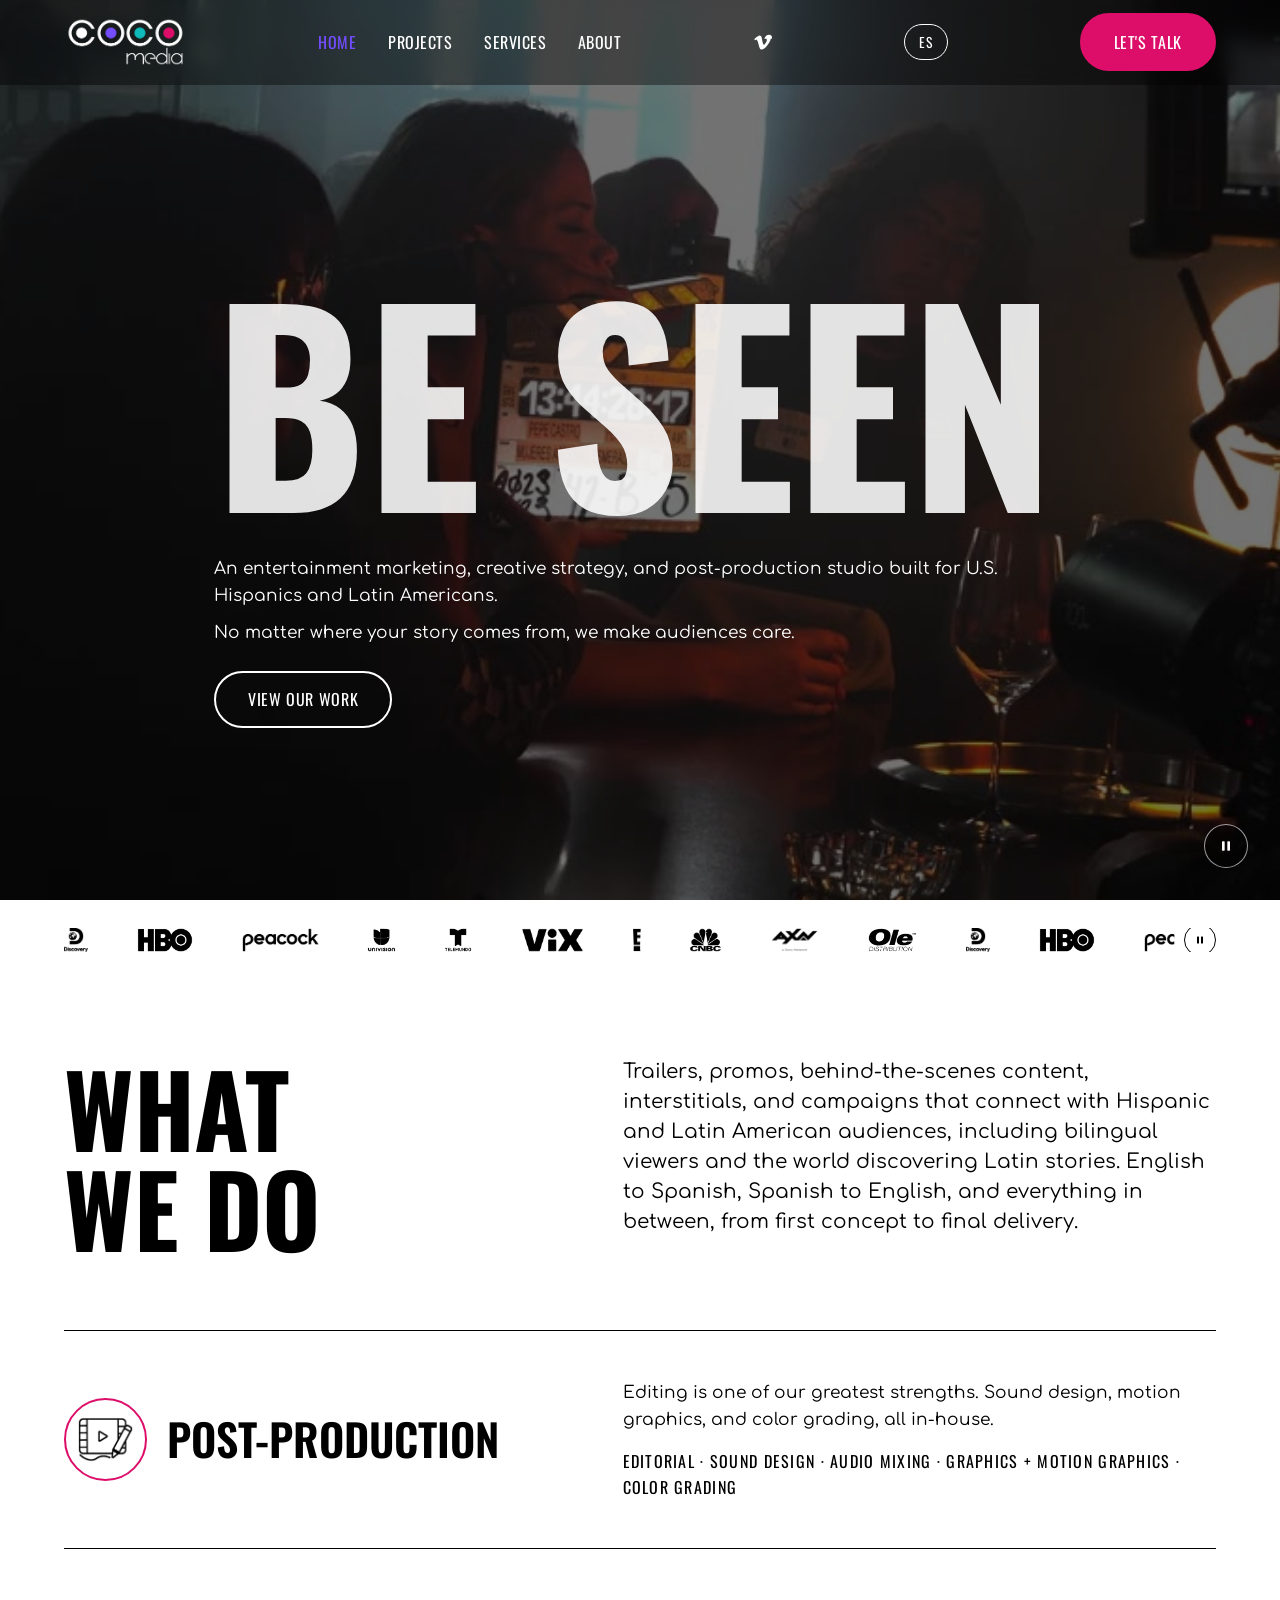
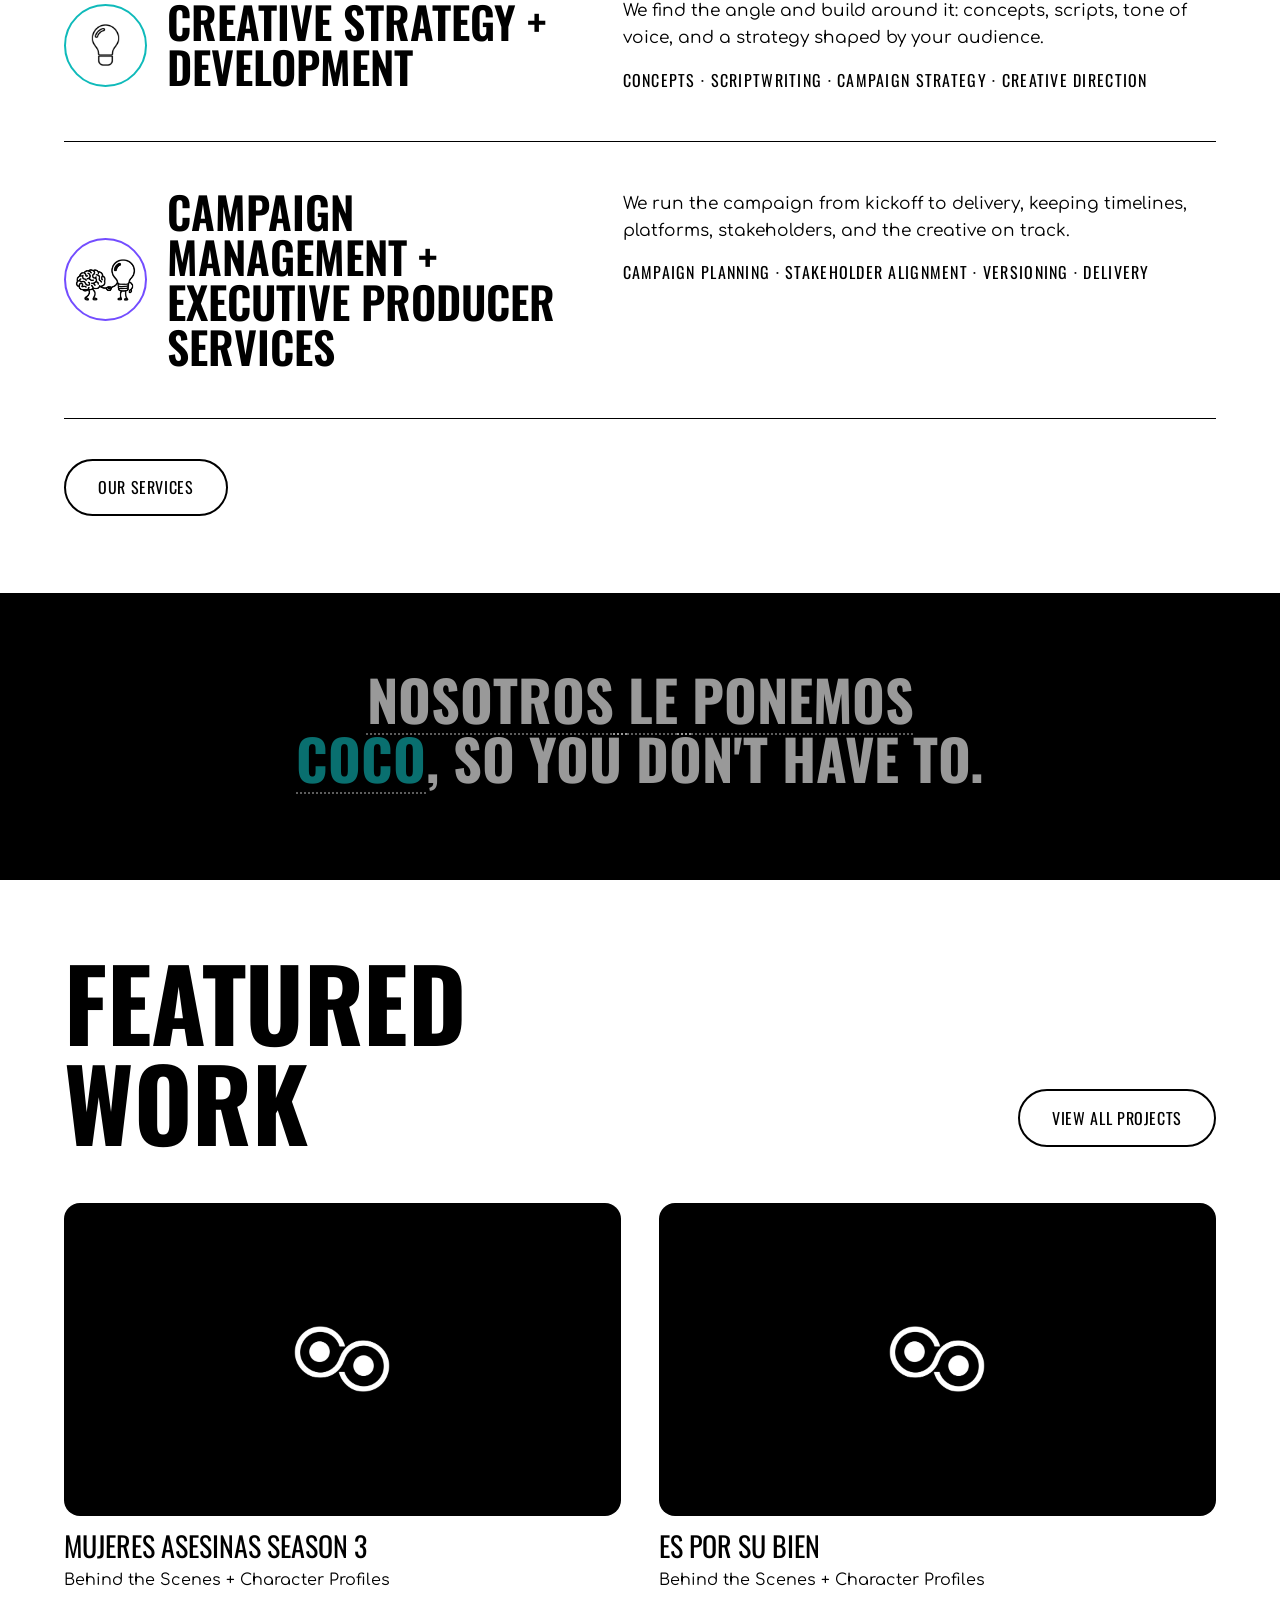
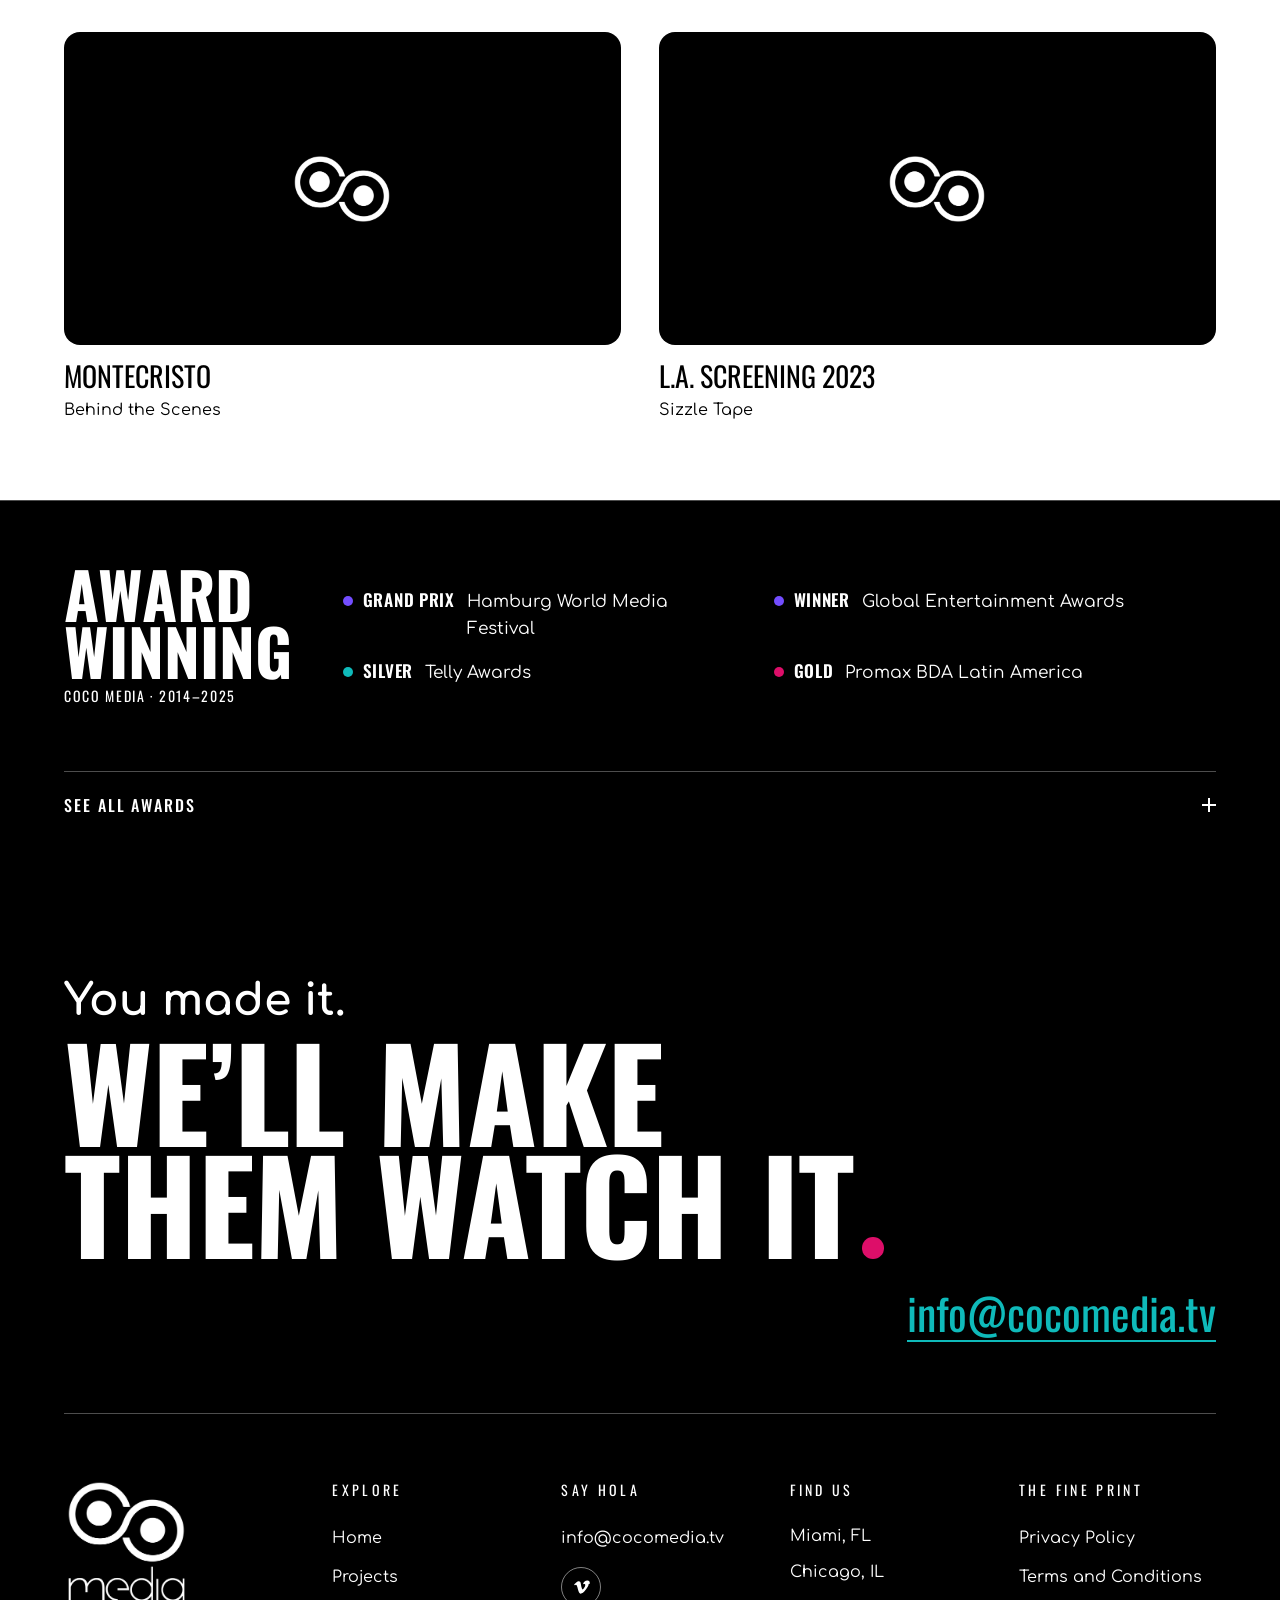
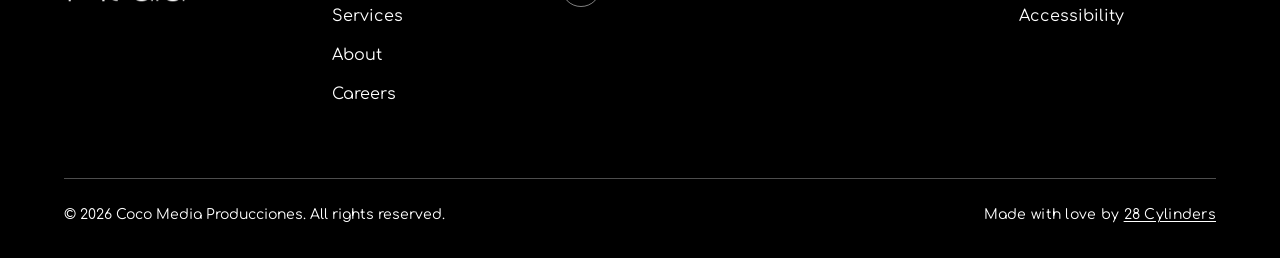
==== commit acffe886: "Coco 10+ years everywhere; Post-Production first on Home and Services" ====
--- a/index.html
+++ b/index.html
@@ -48,7 +48,7 @@
     "sameAs": ["https://vimeo.com/mcpani"]
   }
   </script>
-  <link rel="stylesheet" href="css/style.css?v=11102007">
+  <link rel="stylesheet" href="css/style.css?v=11102014">
   <script>document.documentElement.classList.add('js');</script>
 </head>
 <body class="page-home">
@@ -192,6 +192,17 @@
         <ul class="service-rows">
           <li class="service-row">
             <div class="service-name">
+              <span class="ring-frame ring-frame--pink"><img src="assets/icons/icon-video-editing-bold.png" alt=""></span>
+              <h3>Post-Production</h3>
+            </div>
+            <div class="service-body">
+              <p>Editing is one of our greatest strengths. Sound design, motion graphics, and color grading, all in-house.</p>
+              <p class="service-tags">Editorial · Sound Design · Audio Mixing · Graphics + Motion Graphics · Color Grading</p>
+              <!-- Reminder: always "Post-Production", never "Production + Post" (insurance/liability accuracy) -->
+            </div>
+          </li>
+          <li class="service-row">
+            <div class="service-name">
               <span class="ring-frame ring-frame--teal"><img src="assets/icons/icon-lightbulb-bold.png" alt=""></span>
               <h3>Creative Strategy + Development</h3>
             </div>
@@ -208,17 +219,6 @@
             <div class="service-body">
               <p>We run the campaign from kickoff to delivery, keeping timelines, platforms, stakeholders, and the creative on track.</p>
               <p class="service-tags">Campaign Planning · Stakeholder Alignment · Versioning · Delivery</p>
-            </div>
-          </li>
-          <li class="service-row">
-            <div class="service-name">
-              <span class="ring-frame ring-frame--pink"><img src="assets/icons/icon-video-editing-bold.png" alt=""></span>
-              <h3>Post-Production</h3>
-            </div>
-            <div class="service-body">
-              <p>Editing is one of our greatest strengths. Sound design, motion graphics, and color grading, all in-house.</p>
-              <p class="service-tags">Editorial · Sound Design · Audio Mixing · Graphics + Motion Graphics · Color Grading</p>
-              <!-- Reminder: always "Post-Production", never "Production + Post" (insurance/liability accuracy) -->
             </div>
           </li>
         </ul>
@@ -381,6 +381,6 @@
     </div>
   </footer>
 
-  <script src="js/main.js?v=11102007"></script>
+  <script src="js/main.js?v=11102014"></script>
 </body>
 </html>
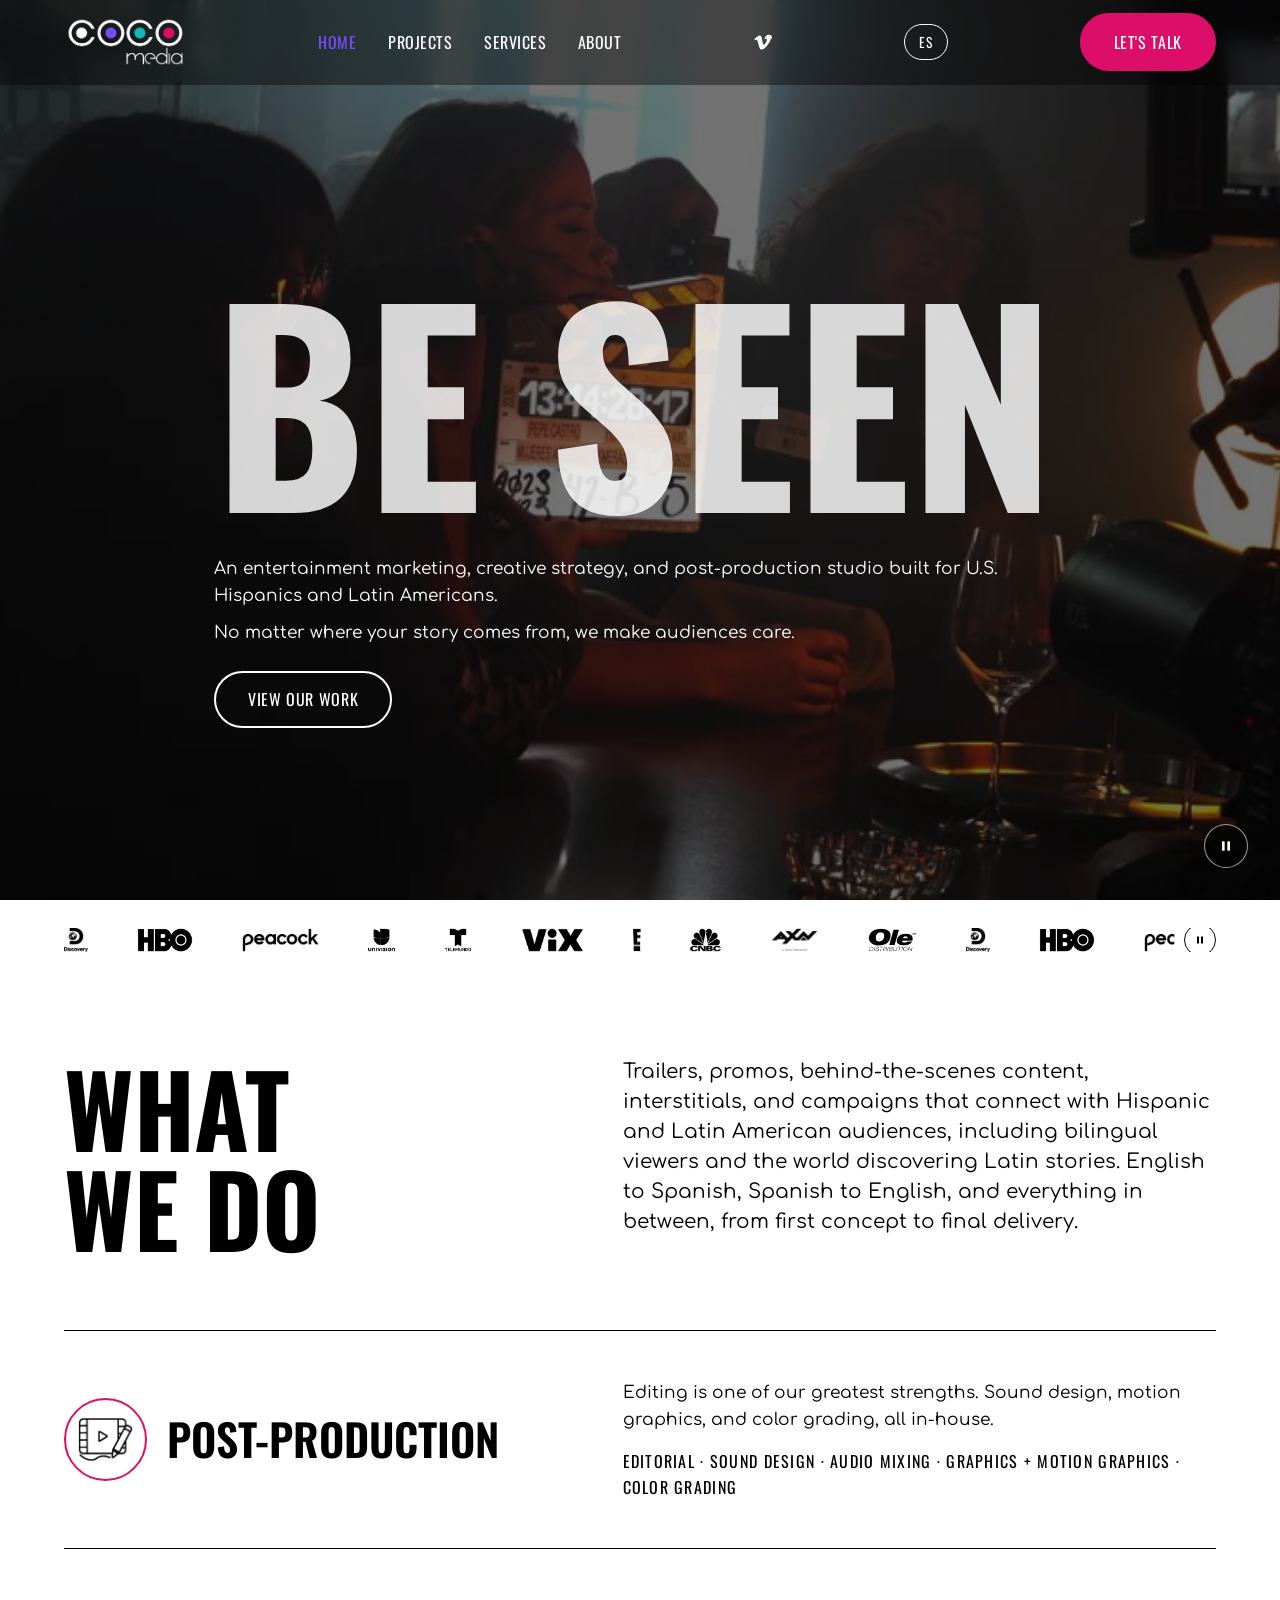
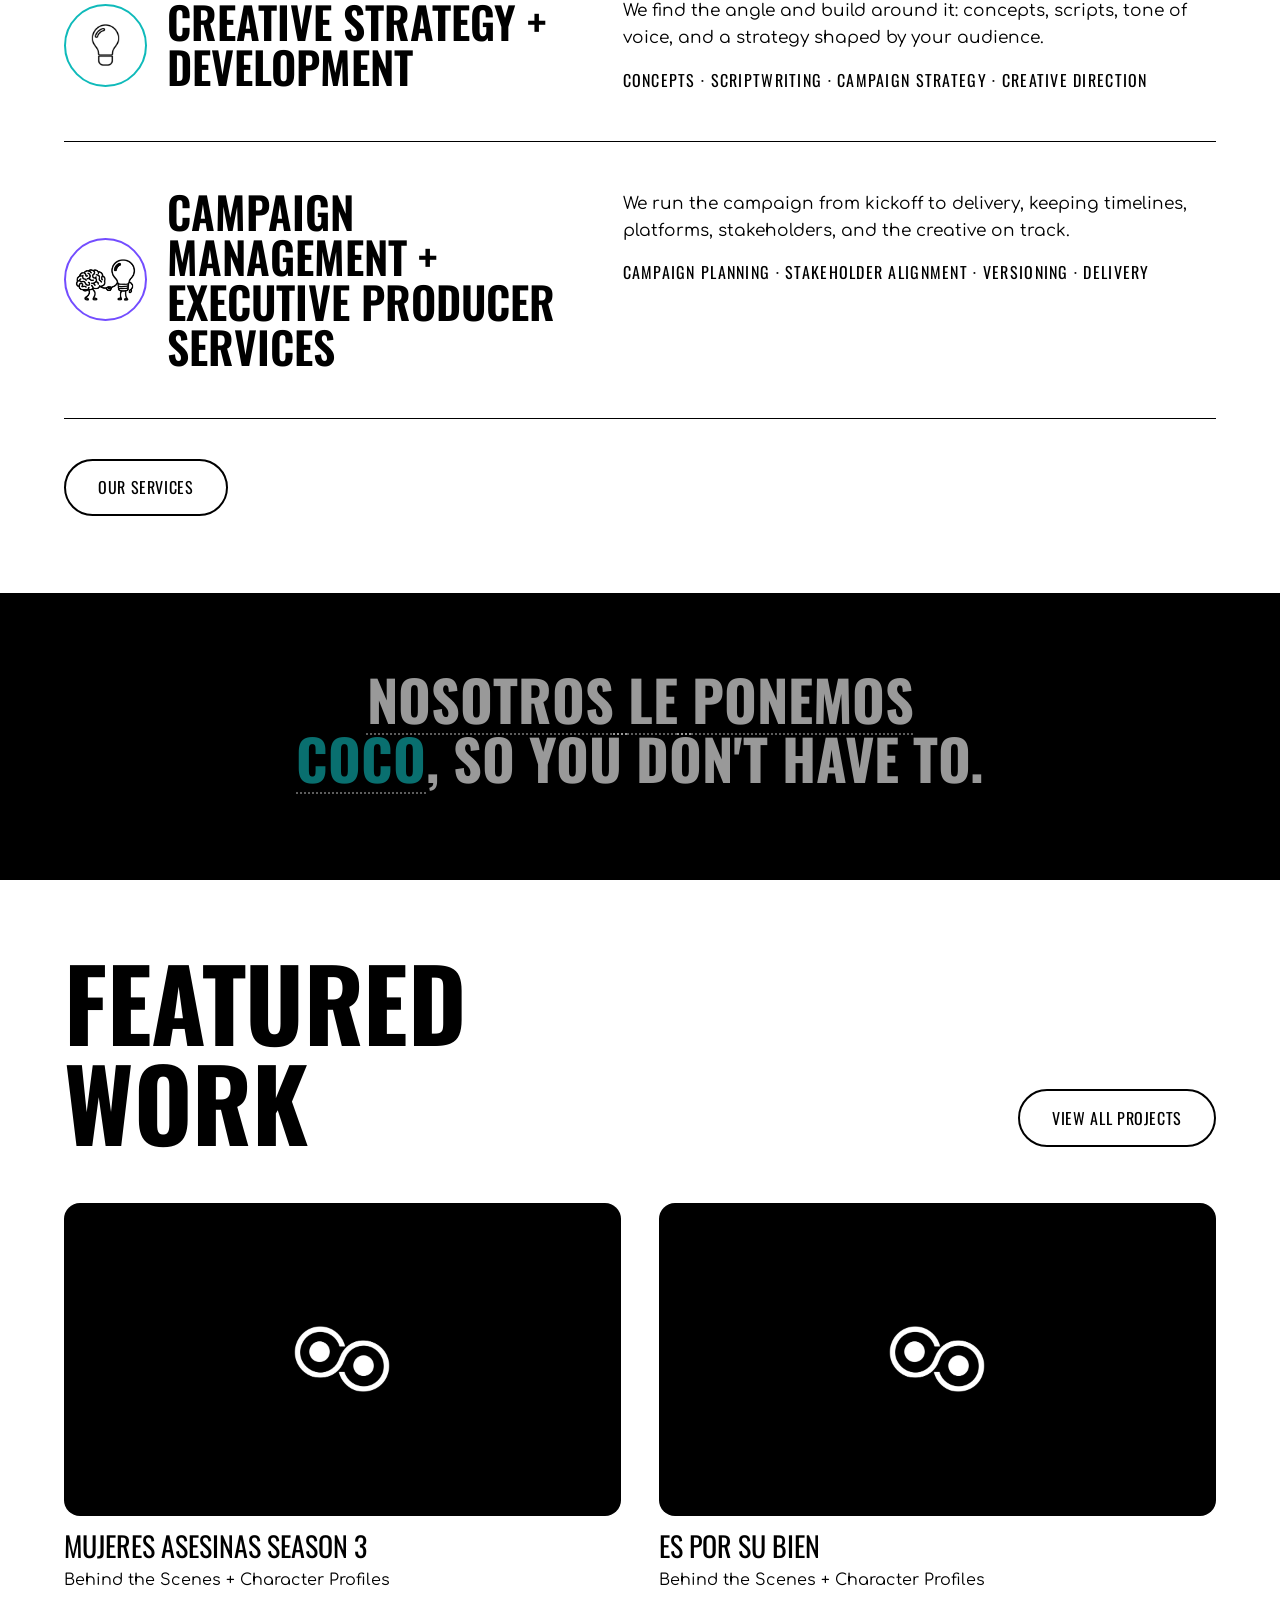
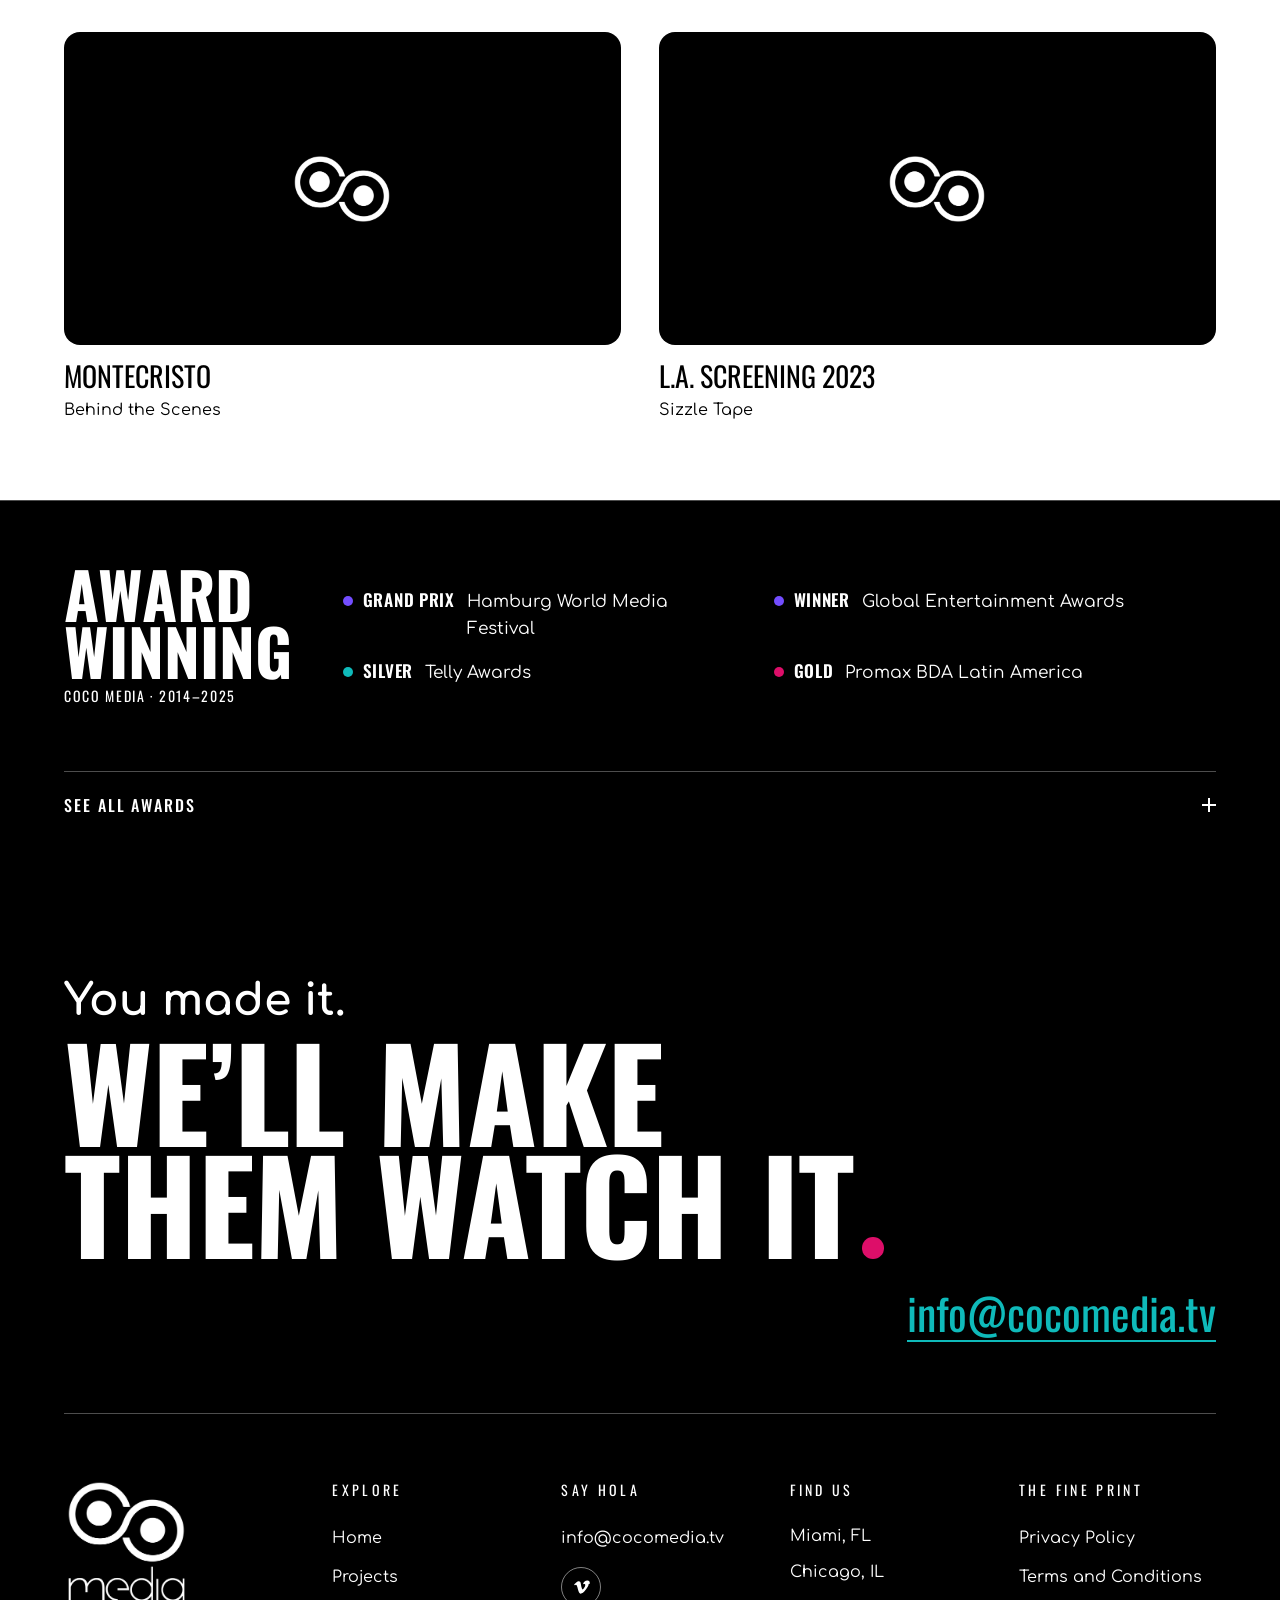
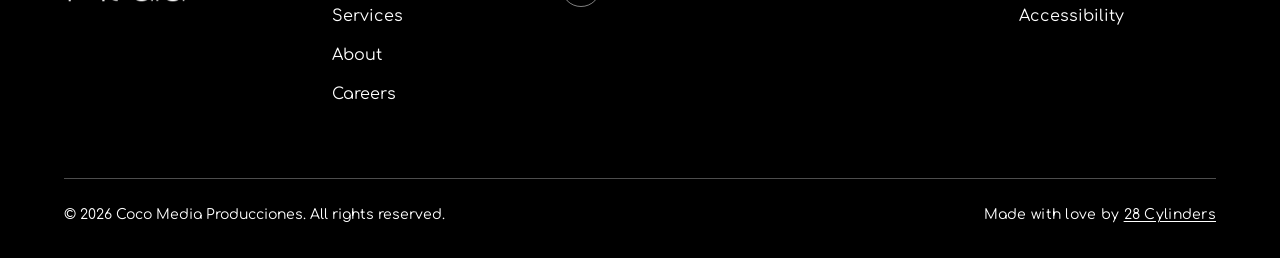
==== commit 9d879a3a: "Hero title 5% more transparent (0.83)" ====
--- a/index.html
+++ b/index.html
@@ -2,7 +2,6 @@
 <html lang="en">
 <head>
   <meta charset="UTF-8">
-  <meta name="robots" content="noindex, nofollow">
   <meta name="color-scheme" content="light only">
   <meta name="viewport" content="width=device-width, initial-scale=1.0">
   <title>Coco Media | Entertainment Marketing for Hispanic Audiences</title>
@@ -48,7 +47,7 @@
     "sameAs": ["https://vimeo.com/mcpani"]
   }
   </script>
-  <link rel="stylesheet" href="css/style.css?v=11102014">
+  <link rel="stylesheet" href="css/style.css?v=11121929">
   <script>document.documentElement.classList.add('js');</script>
 </head>
 <body class="page-home">
@@ -381,6 +380,6 @@
     </div>
   </footer>
 
-  <script src="js/main.js?v=11102014"></script>
+  <script src="js/main.js?v=11121929"></script>
 </body>
 </html>
--- a/css/style.css
+++ b/css/style.css
@@ -328,7 +328,7 @@
 }
 .hero-title-main {
 display: block;
-opacity: 0.88;
+opacity: 0.83;
 font-size: clamp(2.75rem, 12vw, 5rem);
 }
 @media (min-width: 900px) {
@@ -1461,3 +1461,5 @@
 .aw-legend { font-size: max(var(--t-label), 0.875rem) !important; }
 .awards-strip-num { text-transform: uppercase; font-size: clamp(2.5rem, 5vw, 4.75rem) !important; }
 .aw-footnote { font-size: var(--t-small); opacity: 0.75; margin: 1.25rem 0 0; max-width: 60ch; }
+.founder-frame { width: 46%; }
+@media (max-width: 768px) { #tagline-2 h2 { text-align: left; } }
